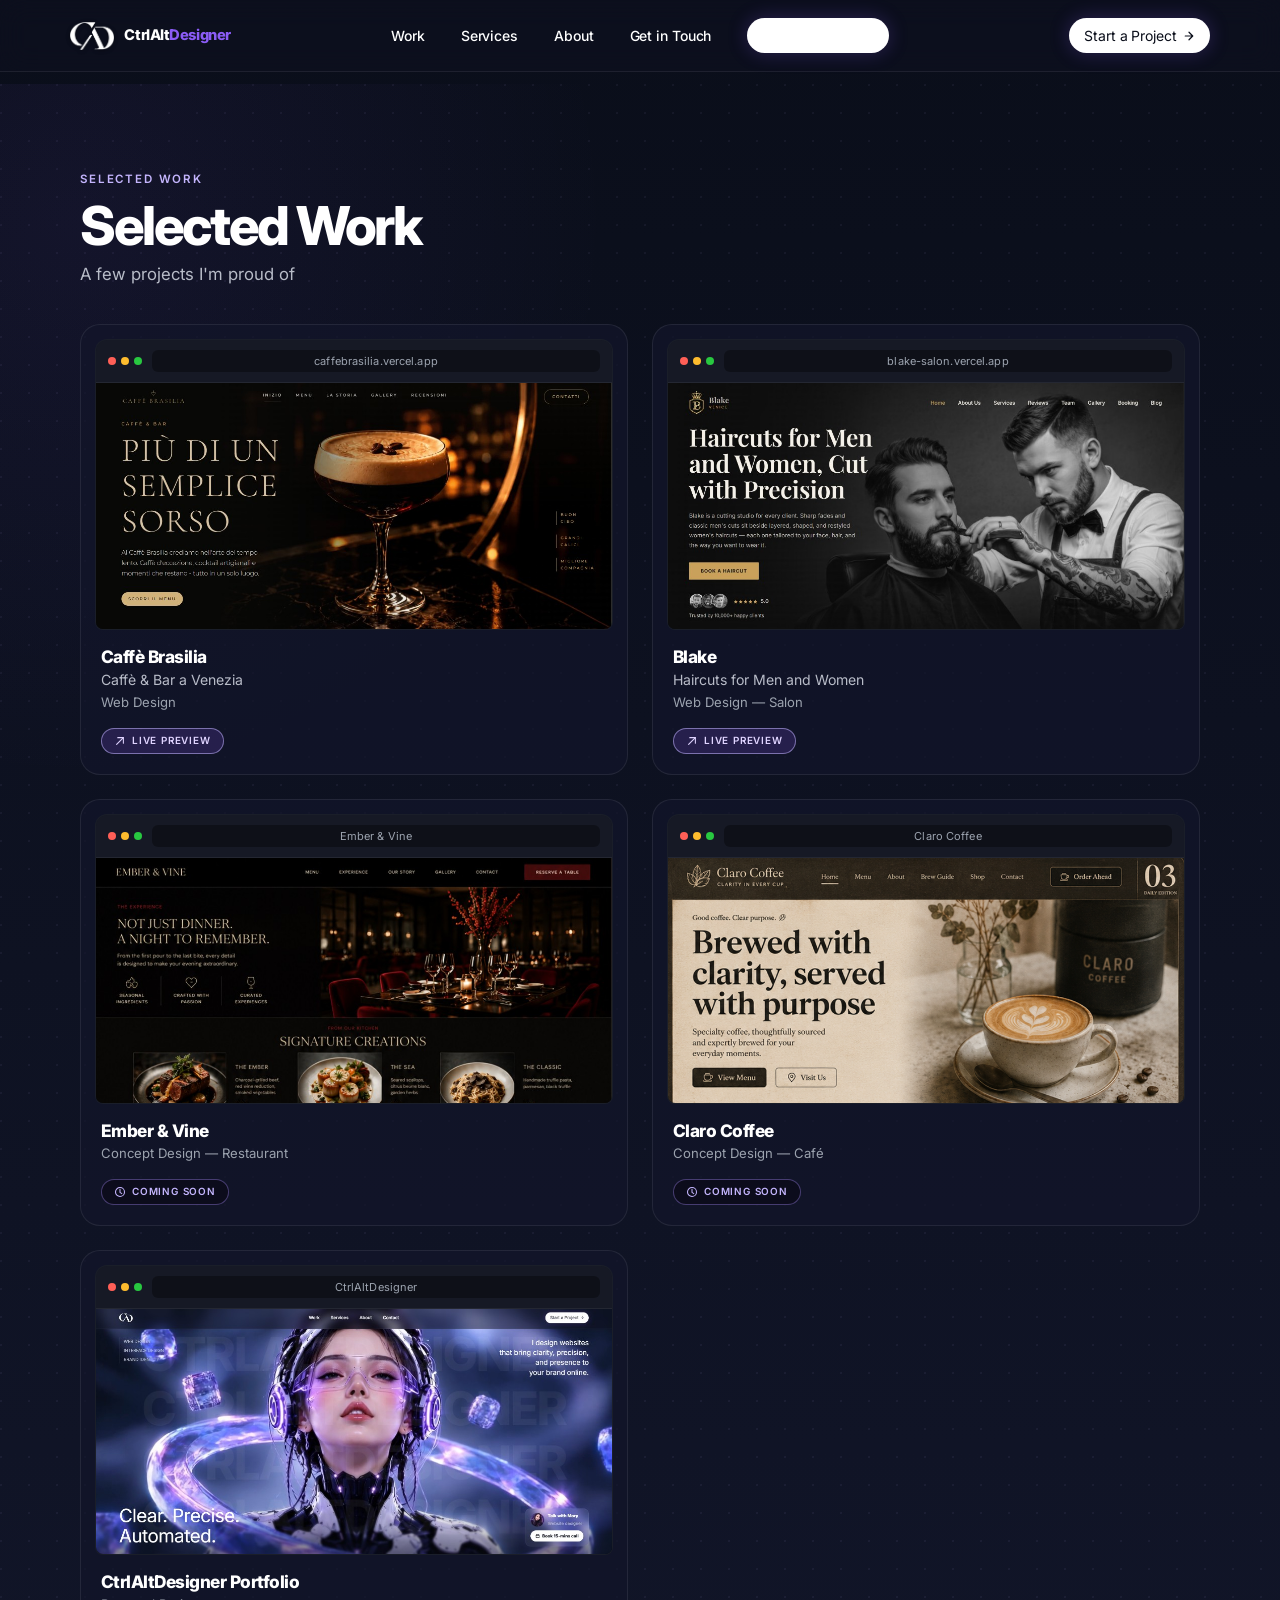
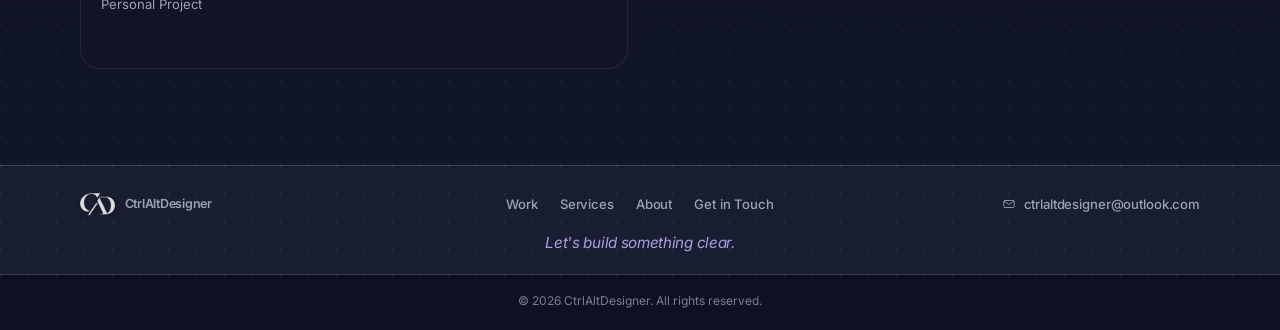
==== work.html @ bdfc56b2 "Fix the mobile header so the logo and CTA no longer overlap, and move Start a Project into the menu." ====
<!DOCTYPE html>
<html lang="en">
<head>
<meta charset="UTF-8" />
<meta name="viewport" content="width=device-width, initial-scale=1.0" />
<title>Work — CtrlAltDesigner</title>
<link rel="preconnect" href="https://fonts.googleapis.com" />
<link rel="preconnect" href="https://fonts.gstatic.com" crossorigin />
<link href="https://fonts.googleapis.com/css2?family=Inter:ital,wght@0,400;0,500;0,600;0,700;0,800;1,800&display=swap" rel="stylesheet" />
<link rel="stylesheet" href="style.css" />
</head>
<body>

<input type="checkbox" id="nav-toggle" class="nav-toggle" />

<header class="site-header">
  <div class="header-bar">
    <a class="logo" href="/">
      <img class="logo-mark" src="assets/logo-cd.png" alt="" />
      <span class="logo-word">CtrlAlt<span class="logo-designer">Designer</span></span>
    </a>

    <nav class="main-nav">
      <a href="/work">Work</a>
      <a href="/#services">Services</a>
      <a href="/#about">About</a>
      <a href="/#contact">Get in Touch</a>
      <a class="cta-button nav-cta" href="mailto:ctrlaltdesigner@outlook.com">
        Start a Project
        <svg viewBox="0 0 16 16" width="14" height="14" aria-hidden="true">
          <path d="M3 8h9M8 3l5 5-5 5" fill="none" stroke="currentColor" stroke-width="1.6" stroke-linecap="round" stroke-linejoin="round"/>
        </svg>
      </a>
    </nav>

    <div class="header-actions">
      <label class="nav-burger" for="nav-toggle" aria-label="Open menu">
        <span></span><span></span>
      </label>
      <a class="cta-button" href="mailto:ctrlaltdesigner@outlook.com">
        Start a Project
        <svg viewBox="0 0 16 16" width="14" height="14" aria-hidden="true">
          <path d="M3 8h9M8 3l5 5-5 5" fill="none" stroke="currentColor" stroke-width="1.6" stroke-linecap="round" stroke-linejoin="round"/>
        </svg>
      </a>
    </div>
  </div>
</header>

<main class="page-inner" id="top">
  <section class="band">
    <div class="wrap">
      <div class="section-head reveal">
        <p class="label">Selected Work</p>
        <h1 class="section-title">Selected Work</h1>
        <p class="section-lead">A few projects I'm proud of</p>
      </div>

      <div class="project-grid">
        <a class="project-card" href="https://caffebrasilia.vercel.app/" target="_blank" rel="noopener noreferrer">
          <div class="browser-frame">
            <div class="browser-chrome">
              <span class="browser-dots" aria-hidden="true"><i></i><i></i><i></i></span>
              <span class="browser-url">caffebrasilia.vercel.app</span>
            </div>
            <div class="browser-screen">
              <img src="assets/project-caffebrasilia.jpg" alt="Caffè Brasilia website" />
            </div>
          </div>
          <div class="project-card-meta">
            <div class="project-copy">
              <h3>Caffè Brasilia</h3>
              <p class="project-sub">Caffè & Bar a Venezia</p>
              <span class="project-cat">Web Design</span>
            </div>
            <div class="project-soon-slot">
              <span class="project-soon project-live">
                <svg viewBox="0 0 16 16" width="12" height="12" aria-hidden="true">
                  <path d="M5 3.5h7.5V11" fill="none" stroke="currentColor" stroke-width="1.4" stroke-linecap="round" stroke-linejoin="round"/>
                  <path d="M12.5 3.5 3.5 12.5" fill="none" stroke="currentColor" stroke-width="1.4" stroke-linecap="round"/>
                </svg>
                Live preview
              </span>
            </div>
          </div>
        </a>
        <a class="project-card" href="https://blake-salon.vercel.app/" target="_blank" rel="noopener noreferrer">
          <div class="browser-frame">
            <div class="browser-chrome">
              <span class="browser-dots" aria-hidden="true"><i></i><i></i><i></i></span>
              <span class="browser-url">blake-salon.vercel.app</span>
            </div>
            <div class="browser-screen">
              <img src="assets/project-blake.png" alt="Blake salon website" />
            </div>
          </div>
          <div class="project-card-meta">
            <div class="project-copy">
              <h3>Blake</h3>
              <p class="project-sub">Haircuts for Men and Women</p>
              <span class="project-cat">Web Design — Salon</span>
            </div>
            <div class="project-soon-slot">
              <span class="project-soon project-live">
                <svg viewBox="0 0 16 16" width="12" height="12" aria-hidden="true">
                  <path d="M5 3.5h7.5V11" fill="none" stroke="currentColor" stroke-width="1.4" stroke-linecap="round" stroke-linejoin="round"/>
                  <path d="M12.5 3.5 3.5 12.5" fill="none" stroke="currentColor" stroke-width="1.4" stroke-linecap="round"/>
                </svg>
                Live preview
              </span>
            </div>
          </div>
        </a>
        <article class="project-card project-card--soon">
          <div class="browser-frame">
            <div class="browser-chrome">
              <span class="browser-dots" aria-hidden="true"><i></i><i></i><i></i></span>
              <span class="browser-url">Ember & Vine</span>
            </div>
            <div class="browser-screen">
              <img src="assets/project-embervine.png" alt="Ember & Vine restaurant concept design" />
            </div>
          </div>
          <div class="project-card-meta">
            <div class="project-copy">
              <h3>Ember &amp; Vine</h3>
              <span class="project-cat">Concept Design — Restaurant</span>
            </div>
            <div class="project-soon-slot">
              <span class="project-soon">
                <svg viewBox="0 0 16 16" width="12" height="12" aria-hidden="true">
                  <circle cx="8" cy="8" r="6" fill="none" stroke="currentColor" stroke-width="1.4"/>
                  <path d="M8 4.5v4l2.4 1.6" fill="none" stroke="currentColor" stroke-width="1.4" stroke-linecap="round" stroke-linejoin="round"/>
                </svg>
                Coming soon
              </span>
            </div>
          </div>
        </article>
        <article class="project-card project-card--soon">
          <div class="browser-frame">
            <div class="browser-chrome">
              <span class="browser-dots" aria-hidden="true"><i></i><i></i><i></i></span>
              <span class="browser-url">Claro Coffee</span>
            </div>
            <div class="browser-screen">
              <img src="assets/project-claro.png" alt="Claro Coffee café concept design" />
            </div>
          </div>
          <div class="project-card-meta">
            <div class="project-copy">
              <h3>Claro Coffee</h3>
              <span class="project-cat">Concept Design — Café</span>
            </div>
            <div class="project-soon-slot">
              <span class="project-soon">
                <svg viewBox="0 0 16 16" width="12" height="12" aria-hidden="true">
                  <circle cx="8" cy="8" r="6" fill="none" stroke="currentColor" stroke-width="1.4"/>
                  <path d="M8 4.5v4l2.4 1.6" fill="none" stroke="currentColor" stroke-width="1.4" stroke-linecap="round" stroke-linejoin="round"/>
                </svg>
                Coming soon
              </span>
            </div>
          </div>
        </article>
        <article class="project-card project-card--soon">
          <div class="browser-frame">
            <div class="browser-chrome">
              <span class="browser-dots" aria-hidden="true"><i></i><i></i><i></i></span>
              <span class="browser-url">CtrlAltDesigner</span>
            </div>
            <div class="browser-screen">
              <img src="assets/project-portfolio.jpg" alt="CtrlAltDesigner portfolio website" />
            </div>
          </div>
          <div class="project-card-meta">
            <div class="project-copy">
              <h3>CtrlAltDesigner Portfolio</h3>
              <span class="project-cat">Personal Project</span>
            </div>
            <div class="project-soon-slot" aria-hidden="true"></div>
          </div>
        </article>
      </div>
    </div>
  </section>
</main>

<footer class="site-footer">
  <div class="footer-bar">
    <div class="wrap footer-top">
      <a class="footer-brand" href="/">
        <img class="logo-mark" src="assets/logo-cd.png" alt="" />
        <span>CtrlAltDesigner</span>
      </a>
      <nav class="footer-nav" aria-label="Footer">
        <a href="/work">Work</a>
        <a href="/#services">Services</a>
        <a href="/#about">About</a>
        <a href="/#contact">Get in Touch</a>
      </nav>
      <a class="footer-email" href="mailto:ctrlaltdesigner@outlook.com">
        <svg viewBox="0 0 24 24" width="14" height="14" fill="none" aria-hidden="true">
          <rect x="3" y="6" width="18" height="12" rx="2" stroke="currentColor" stroke-width="1.5"/>
          <path d="M4 7.5 12 13l8-5.5" stroke="currentColor" stroke-width="1.5" stroke-linecap="round" stroke-linejoin="round"/>
        </svg>
        ctrlaltdesigner@outlook.com
      </a>
    </div>
    <p class="footer-kicker">Let's build something clear.</p>
  </div>
  <div class="footer-copy-bar">
    <p class="footer-copy">© 2026 CtrlAltDesigner. All rights reserved.</p>
  </div>
</footer>

<script src="script.js"></script>
</body>
</html>
---- style.css ----
﻿:root {
  --bg-primary: #0A0E1A;
  --bg-secondary: #12162A;
  --header-bg: rgba(15, 17, 32, 0.5);
  --header-h: 72px;
  --text-primary: #FFFFFF;
  --text-secondary: #B8BCC8;
  --text-muted: #9CA3AF;
  --accent: #8B7FE8;
  --accent-light: #A78BFA;
  --accent-deep: #6D5FD8;
  --lavender: #C4B5FD;
  --lavender-light: #E0D4FF;
  --cta-bg: #FFFFFF;
  --cta-text: #0A0E1A;
  --card-bg: rgba(255, 255, 255, 0.08);
  --card-border: rgba(255, 255, 255, 0.08);
  --header-blur: blur(14px);
  --card-blur: blur(14px);
  --suit: #0D0D0F;
  --suit-panel: #E8E8E8;
  --hero-pad-x: clamp(24px, 5.5vw, 80px);
  --hero-word-pad-x: max(12px, 1.2vw);
  --color-text-heading: var(--text-primary);
  --color-text-dim: #3a3a3a;
}

html {
  scroll-behavior: smooth;
  scroll-padding-top: var(--header-h);
  overflow-x: hidden;
}

* { box-sizing: border-box; }

body {
  margin: 0;
  font-family: Inter, sans-serif;
  font-weight: 400;
  background: linear-gradient(180deg, var(--bg-primary) 0%, var(--bg-secondary) 100%);
  color: var(--text-primary);
}

a { color: inherit; }

h1, h2,
.section-title,
.project-card h3,
.service-block h3,
.services-heading,
.book-button,
.contact-name {
  font-weight: 800;
}

/* ---------- Header ---------- */

.nav-toggle {
  position: absolute;
  opacity: 0;
  pointer-events: none;
}

.site-header {
  position: fixed;
  top: 0;
  left: 0;
  right: 0;
  z-index: 60;
  height: var(--header-h);
  min-height: var(--header-h);
  display: flex;
  align-items: center;
  padding: 20px var(--hero-pad-x);
  background: var(--header-bg);
  border-bottom: 1px solid rgba(255, 255, 255, 0.08);
  backdrop-filter: var(--header-blur);
  -webkit-backdrop-filter: var(--header-blur);
  animation: fadeSlideDown 0.6s ease both;
}

.header-bar {
  position: relative;
  width: 100%;
  display: grid;
  grid-template-columns: 1fr auto 1fr;
  align-items: center;
  gap: 20px;
}

.logo {
  display: flex;
  align-items: center;
  gap: 10px;
  color: var(--text-primary);
  text-decoration: none;
  min-width: 0;
  justify-self: start;
}

.logo-mark {
  height: 28px;
  width: auto;
  flex-shrink: 0;
  display: block;
  filter: drop-shadow(0 1px 2px rgba(0, 0, 0, 0.45));
}

.logo-word {
  font-size: 0.92rem;
  font-weight: 800;
  letter-spacing: -0.03em;
  line-height: 1;
  white-space: nowrap;
  color: var(--text-primary);
}

.logo-designer {
  color: #8B5CF6;
}

.main-nav {
  display: flex;
  align-items: center;
  gap: 36px;
  justify-self: center;
}

.main-nav a {
  position: relative;
  color: var(--text-primary);
  text-decoration: none;
  font-size: 14px;
  font-weight: 500;
  letter-spacing: -0.1px;
  line-height: 1.5;
  transition: color 0.2s ease;
}

.main-nav a::after {
  content: "";
  position: absolute;
  left: 0;
  bottom: 0;
  width: 100%;
  height: 1px;
  background: var(--accent-light);
  transform: scaleX(0);
  transform-origin: left;
  transition: transform 0.2s ease;
}

.main-nav a:hover,
.main-nav a:focus-visible {
  color: var(--accent-light);
  opacity: 1;
}

.main-nav a:hover::after,
.main-nav a:focus-visible::after {
  transform: scaleX(1);
}

.main-nav sup {
  font-size: 0.65em;
  margin-left: 2px;
  color: var(--text-secondary);
  font-weight: 500;
}

.header-actions {
  display: flex;
  align-items: center;
  justify-content: flex-end;
  gap: 8px;
  justify-self: end;
}

.nav-burger {
  display: none;
  width: 42px;
  height: 42px;
  place-content: center;
  gap: 6px;
  border-radius: 50%;
  cursor: pointer;
}

.nav-burger span {
  display: block;
  width: 18px;
  height: 2px;
  background: var(--text-primary);
  transition: transform 0.2s ease;
}

.nav-cta {
  display: none;
}

.cta-button {
  display: inline-flex;
  align-items: center;
  gap: 6px;
  padding: 6px 14px;
  border: 1px solid rgba(255, 255, 255, 0.15);
  border-radius: 999px;
  background: var(--cta-bg);
  color: var(--cta-text);
  text-decoration: none;
  font-family: inherit;
  font-size: 14px;
  font-weight: 400;
  letter-spacing: -0.1px;
  line-height: 1.5;
  white-space: nowrap;
  cursor: pointer;
  box-shadow: 0 0 20px rgba(139, 92, 246, 0.25);
  transition: opacity 0.4s ease, transform 0.2s ease, box-shadow 0.2s ease;
}

.cta-button svg {
  width: 12px;
  height: 12px;
}

.cta-button:hover,
.cta-button:focus-visible {
  transform: translateY(-1px);
  box-shadow: 0 0 28px rgba(139, 92, 246, 0.4);
}

/* ---------- Hero ---------- */

.hero {
  position: relative;
  height: 100vh;
  height: 100dvh;
  overflow: hidden;
  display: flex;
  flex-direction: column;
  background: linear-gradient(165deg, #0a0916 0%, #1c1436 50%, #0a0916 100%);
  padding: 0;
  margin: 0;
  --hero-word-size: 9.8vw;
  --hero-word-tracking: -0.02em;
  --hero-line: calc(var(--hero-word-size) * 1.02);
  --type-rise-duration: 0.8s;
  --marquee-duration: 36s;
}

.hero::after {
  content: "";
  position: absolute;
  left: 0;
  right: 0;
  bottom: 0;
  height: 180px;
  z-index: 3;
  pointer-events: none;
  background: linear-gradient(
    to bottom,
    transparent 0%,
    rgb(10 9 22 / 0.18) 32%,
    rgb(10 9 22 / 0.62) 68%,
    #0a0916 100%
  );
}

.hero-stage {
  position: absolute;
  top: 0;
  left: 0;
  right: 0;
  bottom: 0;
  z-index: 0;
  isolation: isolate;
  overflow: hidden;
  pointer-events: none;
}

/* marquee sits above the portrait, masked off the figure — original working setup */
.hero-marquee {
  position: absolute;
  inset: 0;
  z-index: 1;
  opacity: 1;
  visibility: hidden;
  display: none;
  overflow: hidden;
  pointer-events: none;
  user-select: none;
  max-width: 100%;
  -webkit-mask-image: radial-gradient(
    ellipse 42% 58% at 50% 44%,
    transparent 0%,
    transparent 52%,
    #000 78%
  );
  mask-image: radial-gradient(
    ellipse 42% 58% at 50% 44%,
    transparent 0%,
    transparent 52%,
    #000 78%
  );
}

.hero-portrait {
  position: absolute;
  inset: 0;
  z-index: 0;
  display: block;
  visibility: visible;
  opacity: 1;
  width: 100%;
  height: 100%;
  object-fit: cover;
  object-position: center center;
  background: transparent;
}

.hero-depth-fade {
  position: absolute;
  left: 0;
  right: 0;
  bottom: 0;
  height: calc(var(--hero-line) + 28px);
  z-index: 4;
  pointer-events: none;
  background: linear-gradient(
    to top,
    rgb(10 9 22 / 0.72) 0%,
    rgb(10 9 22 / 0.28) 42%,
    transparent 100%
  );
  backdrop-filter: blur(3px);
  -webkit-backdrop-filter: blur(3px);
  -webkit-mask-image: linear-gradient(to top, #000 35%, transparent 100%);
  mask-image: linear-gradient(to top, #000 35%, transparent 100%);
}

.hero-marquee-track {
  display: flex;
  flex-direction: column;
  width: 100%;
  max-width: 100%;
  overflow: hidden;
  animation: marqueeUp var(--marquee-duration) linear infinite;
}

.hero-marquee-group {
  display: flex;
  flex-direction: column;
  width: 100%;
  overflow: hidden;
}

.hero-marquee-group span {
  display: block;
  width: 100%;
  padding: 0.12em 0;
  font-size: clamp(4.5rem, 12vw, 9.5rem);
  font-weight: 800;
  line-height: 0.92;
  letter-spacing: -0.04em;
  text-transform: uppercase;
  text-align: center;
  white-space: nowrap;
  color: rgb(255 255 255 / 0.18);
}

.sr-only {
  position: absolute;
  width: 1px;
  height: 1px;
  padding: 0;
  margin: -1px;
  overflow: hidden;
  clip: rect(0, 0, 0, 0);
  white-space: nowrap;
  border: 0;
}

.hero-ui {
  position: absolute;
  inset: 0;
  z-index: 4;
  display: flex;
  flex-direction: column;
  justify-content: space-between;
  padding: calc(var(--header-h) + 28px) var(--hero-pad-x) 36px;
  box-sizing: border-box;
  pointer-events: none;
}

.hero-ui-top,
.hero-bottom,
.hero-ui .contact-card,
.hero-ui a {
  pointer-events: auto;
}

.hero-ui-top {
  display: flex;
  align-items: flex-start;
  justify-content: space-between;
  gap: 24px;
}

.hero-tags {
  list-style: none;
  margin: 0;
  padding: 2px 0 2px 14px;
  display: flex;
  flex-direction: column;
  gap: 8px;
  border-left: 1px solid rgba(255, 255, 255, 0.35);
  animation: popIn 0.55s cubic-bezier(0.34, 1.56, 0.64, 1) both;
  animation-delay: 1.1s;
}

.hero-tags li {
  margin: 0;
  font-size: 14px;
  font-weight: 400;
  letter-spacing: -0.1px;
  line-height: 1.5;
  text-transform: uppercase;
  color: var(--text-secondary);
}

.hero-blurb {
  margin: 0;
  max-width: 28ch;
  font-size: 23px;
  font-weight: 400;
  line-height: 1.4;
  letter-spacing: -0.01em;
  color: var(--text-primary);
  text-align: right;
  animation: popIn 0.55s cubic-bezier(0.34, 1.56, 0.64, 1) both;
  animation-delay: 1.35s;
}

.hero-bottom {
  display: flex;
  align-items: flex-end;
  justify-content: space-between;
  gap: 24px;
}

.hero-heading {
  margin: 0;
  max-width: 11ch;
  font-size: clamp(2.25rem, 4.2vw, 3.75rem);
  font-weight: 400;
  line-height: 1.1;
  letter-spacing: -0.02em;
  color: var(--text-primary);
  animation: popIn 0.55s cubic-bezier(0.34, 1.56, 0.64, 1) both;
  animation-delay: 0.9s;
}

.contact-card {
  padding: 14px 16px;
  border-radius: 16px;
  background: var(--card-bg);
  border: 1px solid var(--card-border);
  backdrop-filter: var(--card-blur);
  -webkit-backdrop-filter: var(--card-blur);
  box-shadow:
    0 0 28px rgb(139 127 232 / 0.22),
    0 8px 24px rgb(10 14 26 / 0.35);
  position: relative;
  right: auto;
  bottom: auto;
  z-index: 4;
  display: flex;
  flex-direction: column;
  align-items: stretch;
  gap: 12px;
  width: max-content;
  max-width: 100%;
  animation: popIn 0.5s cubic-bezier(0.34, 1.56, 0.64, 1) both;
  animation-delay: 1.7s;
}

.contact-card-top {
  display: flex;
  align-items: center;
  gap: 12px;
}

.contact-card-top > div {
  display: flex;
  flex-direction: column;
  gap: 6px;
}

.contact-avatar {
  width: 44px;
  height: 44px;
  flex-shrink: 0;
  border-radius: 50%;
}

.mary-avatar {
  position: relative;
  overflow: visible;
  animation: maryFloat 4.5s ease-in-out infinite;
}

.mary-avatar-crop {
  position: absolute;
  inset: 0;
  display: block;
  overflow: hidden;
  border-radius: 50%;
  z-index: 1;
  background:
    radial-gradient(ellipse 80% 70% at 42% 36%, rgb(139 92 246 / 0.4), transparent 58%),
    linear-gradient(165deg, #12162A 0%, #0B0E1A 58%, rgb(139 92 246 / 0.2) 100%);
}

.mary-avatar::before {
  content: "";
  position: absolute;
  inset: -1px;
  border-radius: inherit;
  z-index: 2;
  pointer-events: none;
  border: 1.5px solid rgb(196 181 253 / 0.9);
  box-shadow:
    0 0 5px rgb(196 181 253 / 0.55),
    0 0 10px rgb(139 92 246 / 0.4);
  animation: glowPulse 4s ease-in-out infinite;
}

.mary-avatar img {
  position: relative;
  z-index: 1;
  display: block;
  width: 160%;
  height: 160%;
  max-width: none;
  left: -8%;
  top: -12%;
  object-fit: cover;
  object-position: 52% 6%;
  transform: scaleX(-1);
  border-radius: 0;
  pointer-events: none;
}

.contact-avatar.mary-avatar {
  border: none;
  box-shadow:
    0 0 6px rgb(167 139 250 / 0.45),
    0 0 12px rgb(139 92 246 / 0.22);
}

.contact-name {
  margin: 0;
  font-size: 0.85rem;
  line-height: 1.3;
}

.contact-role {
  margin: 0;
  font-size: 0.85rem;
  font-weight: 400;
  color: var(--text-secondary);
  line-height: 1.4;
}

.book-button {
  display: inline-flex;
  align-items: center;
  justify-content: center;
  gap: 8px;
  width: 100%;
  padding: 10px 16px;
  border-radius: 999px;
  background: var(--cta-bg);
  color: var(--cta-text);
  text-decoration: none;
  font-size: 0.85rem;
  font-weight: 800;
  box-sizing: border-box;
  transition: transform 0.2s ease, box-shadow 0.2s ease;
}

.book-button svg {
  width: 14px;
  height: 14px;
}

.book-button:hover,
.book-button:focus-visible {
  transform: translateY(-1px);
  box-shadow: 0 8px 24px color-mix(in srgb, var(--accent) 40%, transparent);
}

/* ---------- Page sections ---------- */

.wrap {
  width: min(1120px, calc(100% - 2 * max(24px, var(--hero-word-pad-x))));
  margin-inline: auto;
}

.band {
  position: relative;
  isolation: isolate;
  padding: 88px 0 96px;
}

.band--alt {
  background: rgba(255, 255, 255, 0.025);
}

.band::before,
.band::after {
  content: "";
  position: absolute;
  inset: 0;
  z-index: 0;
  pointer-events: none;
}

/* Soft violet wash — ~7% opacity, one corner */
.band::before {
  background: radial-gradient(
    ellipse 72% 58% at 6% 8%,
    rgb(139 92 246 / 0.07),
    transparent 58%
  );
}

.band--alt::before {
  background: radial-gradient(
    ellipse 72% 58% at 94% 92%,
    rgb(167 139 250 / 0.08),
    transparent 58%
  );
}

#contact::before {
  background: radial-gradient(
    ellipse 70% 56% at 8% 88%,
    rgb(139 92 246 / 0.07),
    transparent 58%
  );
}

.hero-continue {
  position: relative;
  isolation: isolate;
  overflow: hidden;
  background: linear-gradient(
    165deg,
    #0a0916 0%,
    #1c1436 18%,
    #0a0916 40%,
    #1c1436 62%,
    #0a0916 82%,
    #1c1436 94%,
    #0a0916 100%
  );
}

.hero-continue::after {
  content: "";
  position: absolute;
  inset: 0;
  z-index: 0;
  pointer-events: none;
  background-image: radial-gradient(
    circle at 1px 1px,
    rgb(196 181 253 / 0.07) 1px,
    transparent 1.2px
  );
  background-size: 28px 28px;
}

.hero-continue-glow {
  position: absolute;
  z-index: 0;
  width: min(720px, 80vw);
  height: min(720px, 80vw);
  border-radius: 50%;
  pointer-events: none;
  filter: blur(80px);
  opacity: 0.26;
}

.hero-continue-glow--tr {
  top: 4%;
  right: -12%;
  background: #8b5cf6;
}

.hero-continue-glow--ml {
  top: 38%;
  left: -16%;
  background: #c4b5fd;
}

.hero-continue-glow--mr {
  top: 62%;
  right: -14%;
  background: #8b5cf6;
}

.hero-continue-glow--bl {
  bottom: -6%;
  left: -12%;
  background: #c4b5fd;
}

.marquee {
  position: relative;
  z-index: 1;
  overflow: hidden;
  width: 100%;
  padding: 30px 0;
  background: none;
}

.marquee-track {
  display: flex;
  align-items: center;
  width: max-content;
  white-space: nowrap;
  will-change: transform;
  animation: marquee-scroll 20s linear infinite;
}

.marquee-track .item {
  font-family: Inter, sans-serif;
  font-weight: 800;
  font-size: clamp(22px, 3vw, 38px);
  letter-spacing: -0.04em;
  line-height: 1;
  color: var(--text-primary);
  padding: 0 20px;
}

.marquee-track .sep {
  font-family: Inter, sans-serif;
  font-weight: 800;
  font-size: clamp(18px, 2vw, 28px);
  line-height: 1;
  color: #8B5CF6;
  padding: 0 10px;
}

@keyframes marquee-scroll {
  from { transform: translateX(-50%); }
  to   { transform: translateX(0); }
}

.hero-continue > .band {
  position: relative;
  z-index: 1;
  background: transparent;
}

.hero-continue > .band::before,
.hero-continue > .band::after {
  content: none;
  background: none;
  background-image: none;
}

/* Barely-visible dot texture */
.band::after {
  background-image: radial-gradient(
    circle at 1px 1px,
    rgb(196 181 253 / 0.06) 1px,
    transparent 1.2px
  );
  background-size: 28px 28px;
}

.band > * {
  position: relative;
  z-index: 1;
}

.section-head {
  margin-bottom: 40px;
}

.section-title {
  margin: 0 0 10px;
  font-size: clamp(2rem, 4.6vw, 3.35rem);
  letter-spacing: -0.045em;
  line-height: 1.05;
  color: var(--text-primary);
}

.section-lead {
  margin: 0;
  color: var(--text-secondary);
  font-size: 1.05rem;
  font-weight: 400;
}

.project-grid {
  display: grid;
  grid-template-columns: 1fr 1fr;
  gap: 24px;
  align-items: stretch;
}

.project-card {
  display: flex;
  flex-direction: column;
  height: 100%;
  overflow: hidden;
  text-decoration: none;
  color: inherit;
  padding: 14px 14px 18px;
  border-radius: 20px;
  background: rgba(18, 22, 42, 0.72);
  border: 1px solid var(--card-border);
  transition: transform 0.35s ease, box-shadow 0.35s ease, border-color 0.35s ease;
}

.project-card:hover,
.project-card:focus-visible {
  transform: translateY(-4px);
  border-color: color-mix(in srgb, var(--accent) 55%, var(--card-border));
  box-shadow:
    0 0 32px rgb(139 127 232 / 0.28),
    0 16px 40px rgb(10 14 26 / 0.45);
}

.browser-frame {
  overflow: hidden;
  border-radius: 12px 12px 8px 8px;
  background: #0c101c;
  border: 1px solid rgba(255, 255, 255, 0.06);
}

.browser-chrome {
  display: flex;
  align-items: center;
  gap: 10px;
  padding: 10px 12px;
  background: rgba(255, 255, 255, 0.04);
  border-bottom: 1px solid rgba(255, 255, 255, 0.06);
}

.browser-dots {
  display: flex;
  gap: 5px;
  flex-shrink: 0;
}

.browser-dots i {
  display: block;
  width: 8px;
  height: 8px;
  border-radius: 50%;
}

.browser-dots i:nth-child(1) { background: #ff5f57; }
.browser-dots i:nth-child(2) { background: #febc2e; }
.browser-dots i:nth-child(3) { background: #28c840; }

.browser-url {
  flex: 1;
  min-width: 0;
  padding: 4px 12px;
  border-radius: 6px;
  background: rgba(0, 0, 0, 0.35);
  font-size: 11px;
  font-weight: 400;
  letter-spacing: 0.01em;
  color: var(--text-muted);
  text-align: center;
  white-space: nowrap;
  overflow: hidden;
  text-overflow: ellipsis;
}

.browser-screen {
  aspect-ratio: 1024 / 487;
  background: #0c101c;
  overflow: hidden;
  line-height: 0;
}

.browser-screen img,
.project-card .browser-screen img,
.project-card > img {
  display: block;
  width: 100%;
  height: 100%;
  object-fit: cover;
  object-position: left top;
}

.project-card--soon {
  cursor: default;
}

.project-card-meta {
  display: flex;
  flex-direction: column;
  justify-content: space-between;
  flex: 1;
  padding: 16px 6px 2px;
}

.project-copy {
  min-height: 0;
}

.project-soon-slot {
  display: flex;
  align-items: center;
  min-height: 1.7rem;
  margin-top: 8px;
}

.project-card h3 {
  margin: 0 0 4px;
  font-size: 1.08rem;
  letter-spacing: -0.03em;
}

.project-sub {
  margin: 0 0 6px;
  font-size: 0.88rem;
  font-weight: 400;
  color: var(--text-secondary);
}

.project-cat {
  display: block;
  font-size: 0.82rem;
  font-weight: 400;
  color: var(--text-muted);
}

.project-soon {
  display: inline-flex;
  align-items: center;
  align-self: flex-start;
  width: auto;
  max-width: max-content;
  gap: 6px;
  margin-top: 10px;
  padding: 6px 12px;
  border-radius: 999px;
  font-size: 0.62rem;
  font-weight: 600;
  letter-spacing: 0.08em;
  text-transform: uppercase;
  line-height: 1;
  color: var(--lavender);
  background: rgb(12 10 24 / 0.72);
  border: 1px solid rgb(167 139 250 / 0.38);
  pointer-events: none;
}

.project-soon svg {
  width: 12px;
  height: 12px;
  flex-shrink: 0;
}

.project-live {
  color: var(--lavender-light);
  border-color: rgb(196 181 253 / 0.55);
  background: rgb(139 92 246 / 0.18);
}

.service-row {
  display: grid;
  grid-template-columns: repeat(6, 1fr);
  column-gap: 28px;
  row-gap: 28px;
  margin: 0;
  padding: 0;
  align-items: stretch;
}

.services-stage {
  margin: 44px 0 36px;
  padding: 52px 32px 60px;
  border-radius: 40px;
  background:
    radial-gradient(ellipse 80% 70% at 50% 40%, rgb(139 92 246 / 0.12), transparent 62%),
    rgba(10, 12, 28, 0.62);
  border: 1px solid rgb(167 139 250 / 0.28);
  box-shadow:
    0 0 0 1px rgb(139 92 246 / 0.1) inset,
    0 0 56px rgb(139 92 246 / 0.2),
    0 24px 56px rgb(10 14 26 / 0.45);
  backdrop-filter: blur(18px);
  -webkit-backdrop-filter: blur(18px);
}

.service-block {
  --lift: 0px;
  display: flex;
  flex-direction: column;
  align-items: flex-start;
  grid-column: span 2;
  padding: 26px 24px 28px;
  border-radius: 36px;
  text-decoration: none;
  color: inherit;
  background:
    linear-gradient(165deg, rgb(72 58 130 / 0.28), rgb(16 18 36 / 0.78));
  border: 2px solid rgb(167 139 250 / 0.72);
  backdrop-filter: var(--card-blur);
  -webkit-backdrop-filter: var(--card-blur);
  box-shadow:
    0 0 0 1px rgb(224 212 255 / 0.18) inset,
    0 0 22px rgb(139 92 246 / 0.5),
    0 0 42px rgb(139 92 246 / 0.22);
  transform: translateY(var(--lift));
  transition: transform 0.3s ease, box-shadow 0.3s ease;
}

.service-block:hover,
.service-block:focus-visible {
  transform: translateY(calc(var(--lift) - 6px));
  box-shadow:
    0 0 0 1px rgb(224 212 255 / 0.28) inset,
    0 0 28px rgb(139 92 246 / 0.65),
    0 0 52px rgb(139 92 246 / 0.28);
}

.service-row .service-block:nth-child(1) { grid-column: 1 / 3; --lift: 0px; }
.service-row .service-block:nth-child(2) { grid-column: 3 / 5; --lift: 0px; }
.service-row .service-block:nth-child(3) { grid-column: 5 / 7; --lift: 0px; }
.service-row .service-block:nth-child(4) { grid-column: 2 / 4; --lift: 0px; }
.service-row .service-block:nth-child(5) { grid-column: 4 / 6; --lift: 0px; }

#services .services-stage,
#work .services-stage {
  margin: 44px 0 36px;
  padding: 0;
  border: 0;
  border-radius: 0;
  background: none;
  box-shadow: none;
  backdrop-filter: none;
  -webkit-backdrop-filter: none;
}

.work-head {
  text-align: center;
  width: 100%;
  max-width: none;
  margin: 0 0 8px;
}

.work-head .section-lead {
  max-width: 640px;
  margin-inline: auto;
  font-size: 1.05rem;
  line-height: 1.65;
  color: var(--text-secondary);
}

.work-layout {
  display: flex;
  flex-direction: column;
  align-items: stretch;
  gap: clamp(28px, 3.6vw, 44px);
}

#work .process-grid {
  width: 100%;
  gap: 28px;
}

.work-num {
  display: inline-flex;
  align-items: center;
  justify-content: center;
  min-width: 52px;
  padding: 7px 12px 8px;
  margin: 0 0 16px;
  border-radius: 8px;
  font-size: 1.12rem;
  font-weight: 800;
  letter-spacing: -0.03em;
  line-height: 1;
  color: #fff;
  background: #111118;
}

.service-block:nth-child(even) .work-num {
  background: #8b5cf6;
}

.work-glow-thumb {
  display: block;
  width: 100%;
  aspect-ratio: 16 / 10;
  object-fit: cover;
  object-position: left top;
  margin: 0 0 14px;
  border-radius: 18px;
  background: #0c101c;
}

.service-block .project-soon {
  margin-top: 12px;
  width: auto;
  align-self: flex-start;
}

.services-intro {
  text-align: center;
  max-width: 820px;
  margin-inline: auto;
}

.services-heading {
  display: flex;
  flex-direction: column;
  align-items: center;
  gap: 0.18em;
  margin: 0 0 18px;
  font-size: clamp(2.15rem, 5.2vw, 4rem);
  letter-spacing: -0.05em;
  line-height: 1.05;
  color: var(--text-primary);
}

.services-heading-line {
  display: block;
}

.services-heading--left {
  align-items: flex-start;
}

.services-heading--inline {
  flex-direction: row;
  flex-wrap: wrap;
  align-items: center;
  gap: 0.16em 0.28em;
}

.heading-pill {
  display: inline-block;
  padding: 0.12em 0.48em 0.16em;
  border-radius: 999px;
  background: #8B5CF6;
  color: #fff;
  box-shadow:
    0 0 0 1px rgb(255 255 255 / 0.16) inset,
    0 0 40px rgb(139 92 246 / 0.45),
    0 10px 28px rgb(10 14 26 / 0.35);
}

.services-sub {
  margin: 0;
  color: var(--text-muted);
  font-size: 1.05rem;
  font-weight: 400;
  line-height: 1.5;
}

.services-cta-row {
  display: flex;
  justify-content: center;
}

.service-cta {
  display: inline-flex;
  align-items: center;
  justify-content: center;
  padding: 16px 36px;
  border-radius: 999px;
  background: #8B5CF6;
  color: #fff;
  text-decoration: none;
  font-size: 1.05rem;
  font-weight: 600;
  letter-spacing: -0.02em;
  box-shadow: 0 0 28px rgb(139 92 246 / 0.45);
  transition: transform 0.2s ease, box-shadow 0.2s ease, background 0.2s ease;
}

.service-cta:hover,
.service-cta:focus-visible {
  transform: translateY(-2px);
  background: #9D72F7;
  box-shadow: 0 0 40px rgb(139 92 246 / 0.58);
}

.service-icon {
  display: grid;
  place-content: center;
  width: 48px;
  height: 48px;
  margin-bottom: 16px;
  border-radius: 50%;
  color: #EDE9FE;
  background:
    radial-gradient(circle at 38% 32%, rgb(224 212 255 / 0.7), rgb(139 92 246 / 0.35) 42%, rgb(88 60 180 / 0.18) 72%);
  box-shadow:
    0 0 18px rgb(139 92 246 / 0.55),
    0 0 0 1px rgb(196 181 253 / 0.25);
}

.service-icon svg {
  width: 22px;
  height: 22px;
}

.service-block h3 {
  margin: 0 0 8px;
  font-size: 1.12rem;
  letter-spacing: -0.03em;
}

.service-block p {
  margin: 0;
  color: var(--text-secondary);
  font-size: 0.95rem;
  line-height: 1.55;
}

.about-layout {
  display: grid;
  grid-template-columns: minmax(0, 1fr) minmax(340px, 1.1fr);
  gap: clamp(20px, 3.2vw, 40px);
  align-items: stretch;
}

.about-copy-col {
  display: flex;
  flex-direction: column;
  justify-content: flex-start;
  max-width: 560px;
  text-align: left;
}

#about .services-heading {
  margin: 0 0 16px;
  font-size: clamp(2.25rem, 4.2vw, 3.5rem);
}

#work .work-head .services-heading {
  justify-content: center;
  margin: 0 0 14px;
  font-size: clamp(2.1rem, 4.4vw, 3.35rem);
}

#contact {
  overflow: visible;
  padding-bottom: 48px;
}

#contact .wrap {
  display: grid;
  align-items: start;
}

.about-bio {
  margin: 0;
}

.about-bio p {
  margin: 0 0 1.05em;
  color: var(--text-primary);
  font-size: 1.12rem;
  font-weight: 400;
  line-height: 1.5;
  letter-spacing: -0.01em;
}

.about-bio p:last-child {
  margin-bottom: 0;
}

.about-figure {
  position: relative;
  justify-self: stretch;
  align-self: stretch;
  width: min(100%, 560px);
  min-height: 0;
  overflow: hidden;
  border-radius: 20px;
  pointer-events: none;
  margin-left: -4%;
}

.about-figure::before {
  content: "";
  position: absolute;
  left: 8%;
  top: 10%;
  width: 70%;
  height: 70%;
  border-radius: 50%;
  background: rgb(139 92 246 / 0.26);
  filter: blur(90px);
  z-index: 0;
}

.about-figure img {
  position: absolute;
  inset: 0;
  z-index: 1;
  display: block;
  width: 100%;
  height: 100%;
  margin: 0;
  border-radius: 20px;
  object-fit: cover;
  object-position: center bottom;
  -webkit-mask-image: none;
  mask-image: none;
}

.process-head {
  max-width: 640px;
  margin-bottom: 0;
}

.how-layout {
  display: grid;
  grid-template-columns: minmax(240px, 0.88fr) minmax(0, 1.12fr);
  grid-template-areas:
    ". head"
    "figure cards";
  column-gap: clamp(12px, 3vw, 36px);
  row-gap: 24px;
  align-items: stretch;
}

.how-layout .process-head {
  grid-area: head;
}

.how-figure {
  grid-area: figure;
  position: relative;
  display: flex;
  align-items: stretch;
  align-self: stretch;
  min-height: 0;
  height: 100%;
  pointer-events: none;
}

.how-figure::before {
  content: "";
  position: absolute;
  left: -18%;
  top: 8%;
  width: 78%;
  height: 78%;
  border-radius: 50%;
  background: rgb(139 92 246 / 0.32);
  filter: blur(70px);
  z-index: 0;
}

.how-figure img {
  position: relative;
  z-index: 1;
  display: block;
  width: 100%;
  height: 100%;
  object-fit: cover;
  object-position: center top;
  filter:
    drop-shadow(0 0 18px rgb(139 92 246 / 0.28))
    drop-shadow(0 24px 40px rgb(10 8 24 / 0.55));
  -webkit-mask-image: linear-gradient(
    to bottom,
    transparent 0%,
    #000 5%,
    #000 92%,
    transparent 100%
  );
  mask-image: linear-gradient(
    to bottom,
    transparent 0%,
    #000 5%,
    #000 92%,
    transparent 100%
  );
}

.how-layout .process-grid {
  grid-area: cards;
}

.process-grid {
  display: grid;
  grid-template-columns: 1fr 1fr;
  gap: 24px;
  align-items: stretch;
}

.process-card {
  --lift: 0px;
  grid-column: auto;
  height: 100%;
}

#work .process-card {
  padding: 0 14px 18px;
  align-items: stretch;
}

#work .work-glow-thumb {
  display: block;
  width: calc(100% + 28px);
  max-width: none;
  height: auto;
  aspect-ratio: 16 / 9;
  object-fit: cover;
  object-position: left top;
  margin: 0 -14px 14px;
  border-radius: 34px 34px 0 0;
  background: #0c101c;
  flex-shrink: 0;
}

#work a[href*="blake-salon"] .work-glow-thumb {
  object-position: 8% 6%;
}

#work .process-card h3 {
  font-size: 1rem;
}

#work .process-card p {
  font-size: 0.88rem;
}

.about-teaser {
  display: grid;
  grid-template-columns: 0.9fr 1.1fr;
  gap: 56px;
  align-items: center;
}

.about-photo {
  position: relative;
  overflow: visible;
  border-radius: 20px;
  aspect-ratio: 4 / 5;
  background: var(--card-bg);
  border: 1px solid var(--card-border);
  box-shadow:
    0 0 28px rgb(139 127 232 / 0.22),
    0 8px 24px rgb(10 14 26 / 0.35);
}

.about-copy .section-kicker {
  margin: 0 0 16px;
  font-size: 11px;
  font-weight: 600;
  letter-spacing: 0.14em;
  text-transform: uppercase;
  color: var(--lavender);
}

.about-copy p {
  margin: 0 0 14px;
  color: var(--text-secondary);
  font-size: 1.05rem;
  line-height: 1.65;
}

.page-inner {
  padding-top: calc(var(--header-h) + 12px);
}

.text-link {
  display: inline-block;
  margin-top: 6px;
  color: var(--text-primary);
  font-size: 0.95rem;
  font-weight: 600;
  letter-spacing: -0.01em;
  text-decoration: none;
  border-bottom: 1px solid color-mix(in srgb, var(--accent) 75%, transparent);
  transition: opacity 0.3s ease, border-color 0.3s ease;
}

.text-link:hover,
.text-link:focus-visible {
  opacity: 0.7;
}

.touch-layout {
  display: grid;
  grid-template-columns: minmax(0, 0.92fr) minmax(0, 1.08fr);
  grid-template-areas:
    "head ."
    "body form";
  column-gap: clamp(28px, 5vw, 64px);
  row-gap: 0;
  align-items: start;
  overflow: visible;
}

.touch-heading {
  grid-area: head;
}

.touch-col {
  grid-area: body;
  display: flex;
  flex-direction: column;
  align-items: flex-start;
  align-self: start;
  min-width: 0;
}

.touch-figure {
  position: relative;
  display: flex;
  align-items: center;
  justify-content: flex-start;
  width: 100%;
  max-width: 100%;
  margin: 28px 0 0;
  overflow: visible;
  pointer-events: none;
}

.touch-figure::before {
  content: "";
  position: absolute;
  left: 18%;
  top: 8%;
  width: 70%;
  height: 84%;
  border-radius: 50%;
  background: rgb(139 92 246 / 0.3);
  filter: blur(72px);
  z-index: 0;
  pointer-events: none;
}

.touch-figure img {
  position: relative;
  z-index: 1;
  display: block;
  width: 100%;
  max-width: 420px;
  height: auto;
  object-fit: contain;
  object-position: left center;
  filter:
    drop-shadow(0 0 18px rgb(139 92 246 / 0.3))
    drop-shadow(0 22px 36px rgb(10 8 24 / 0.5));
  -webkit-mask-image: linear-gradient(to right, transparent 0%, #000 12%, #000 100%);
  mask-image: linear-gradient(to right, transparent 0%, #000 12%, #000 100%);
}

.touch-copy {
  position: relative;
  z-index: 1;
  width: 100%;
  max-width: 480px;
  text-align: left;
}

#contact .touch-heading {
  margin: 0 0 18px;
}

#contact .touch-heading .services-heading {
  margin: 0;
  font-size: clamp(2.15rem, 4.4vw, 3.5rem);
  line-height: 1;
}

.touch-kicker {
  margin: 0 0 12px;
  color: var(--lavender);
  font-size: 1.15rem;
  font-weight: 500;
  font-style: italic;
}

.touch-lead {
  margin: 0 0 28px;
  color: var(--text-secondary);
  font-size: 1.02rem;
  line-height: 1.6;
}

.touch-mail {
  display: inline-flex;
  align-items: center;
  gap: 10px;
  color: var(--text-primary);
  font-size: 0.98rem;
  font-weight: 500;
  letter-spacing: -0.02em;
  text-decoration: none;
}

.touch-mail:hover,
.touch-mail:focus-visible {
  color: var(--accent-light);
}

.touch-mail-icon {
  display: grid;
  place-content: center;
  width: 36px;
  height: 36px;
  border-radius: 50%;
  color: #ede9fe;
  background:
    radial-gradient(circle at 38% 32%, rgb(224 212 255 / 0.7), rgb(139 92 246 / 0.35) 42%, rgb(88 60 180 / 0.18) 72%);
  box-shadow: 0 0 14px rgb(139 92 246 / 0.45);
}

.touch-mail-icon svg {
  width: 16px;
  height: 16px;
}

.touch-form {
  grid-area: form;
  position: relative;
  z-index: 1;
  display: flex;
  flex-direction: column;
  align-items: stretch;
  align-self: start;
  margin-top: 0;
  padding-top: 0;
  gap: 18px;
}

.touch-fields {
  display: grid;
  grid-template-columns: 1fr 1fr;
  gap: 16px 18px;
}

.touch-field {
  display: flex;
  flex-direction: column;
  gap: 8px;
  min-width: 0;
}

.touch-field--full {
  grid-column: 1 / -1;
}

.touch-field span {
  color: var(--text-secondary);
  font-size: 0.88rem;
}

.touch-field input,
.touch-field textarea {
  width: 100%;
  padding: 12px 14px;
  border: 2px solid rgb(167 139 250 / 0.45);
  border-radius: 14px;
  background: rgb(16 18 36 / 0.55);
  color: var(--text-primary);
  font: inherit;
  font-size: 0.95rem;
  outline: none;
  box-shadow: 0 0 18px rgb(139 92 246 / 0.12);
  transition: border-color 0.2s ease, box-shadow 0.2s ease;
}

.touch-field textarea {
  min-height: 140px;
  resize: vertical;
}

.touch-field input:focus,
.touch-field textarea:focus {
  border-color: rgb(167 139 250 / 0.85);
  box-shadow: 0 0 22px rgb(139 92 246 / 0.35);
}

.touch-send {
  align-self: end;
  padding: 10px 28px;
  border: 0;
  border-radius: 999px;
  background: #8b5cf6;
  color: #fff;
  font: inherit;
  font-size: 0.95rem;
  font-weight: 600;
  cursor: pointer;
  box-shadow:
    0 0 0 1px rgb(255 255 255 / 0.16) inset,
    0 0 24px rgb(139 92 246 / 0.45);
}

.touch-send:hover,
.touch-send:focus-visible {
  transform: translateY(-1px);
}

.contact-email {
  color: var(--text-primary);
  font-size: clamp(1.15rem, 2.2vw, 1.55rem);
  font-weight: 600;
  letter-spacing: -0.04em;
  line-height: 1.3;
  text-decoration: none;
  border-bottom: 1px solid color-mix(in srgb, var(--accent) 55%, transparent);
  transition: color 0.2s ease, border-color 0.2s ease;
}

.contact-email:hover,
.contact-email:focus-visible {
  color: var(--accent-light);
  border-bottom-color: var(--accent-light);
}

.site-footer {
  position: relative;
  isolation: isolate;
  overflow: hidden;
  z-index: 1;
  padding: 0;
  border: none;
  border-top: none;
  box-shadow: none;
  background: transparent;
  color: var(--text-muted);
  font-size: 0.82rem;
  font-weight: 400;
}

.site-footer::before {
  content: "";
  position: absolute;
  left: 0;
  right: 0;
  top: 0;
  height: 1px;
  z-index: 2;
  pointer-events: none;
  background: rgb(196 181 253 / 0.22);
}

.footer-bar,
.footer-copy-bar {
  position: relative;
  z-index: 1;
  background-image: radial-gradient(
    circle at 1px 1px,
    rgb(196 181 253 / 0.08) 1px,
    transparent 1.2px
  );
  background-size: 28px 28px;
}

.footer-bar {
  padding: 28px 0 22px;
  background-color: rgb(255 255 255 / 0.035);
}

.footer-copy-bar {
  padding: 18px var(--hero-pad-x) 22px;
  background-color: rgb(8 7 18 / 0.28);
  border-top: 1px solid rgb(196 181 253 / 0.22);
}

.footer-top {
  display: grid;
  grid-template-columns: 1fr auto 1fr;
  align-items: center;
  gap: 16px 24px;
  margin-bottom: 0;
}

.footer-brand {
  display: flex;
  align-items: center;
  gap: 10px;
  justify-self: start;
  color: var(--text-muted);
  text-decoration: none;
  min-width: 0;
}

.footer-brand .logo-mark {
  height: 22px;
  filter: drop-shadow(none);
  opacity: 0.85;
}

.footer-brand span {
  font-size: 0.78rem;
  font-weight: 600;
  letter-spacing: -0.02em;
  white-space: nowrap;
}

.footer-nav {
  display: flex;
  align-items: center;
  gap: 22px;
  justify-self: center;
}

.footer-nav a,
.footer-email {
  color: var(--text-muted);
  text-decoration: none;
  font-size: 0.82rem;
  font-weight: 500;
  letter-spacing: -0.01em;
  transition: color 0.2s ease;
}

.footer-email {
  display: inline-flex;
  align-items: center;
  gap: 8px;
  justify-self: end;
}

.footer-email svg {
  flex-shrink: 0;
}

.footer-nav a:hover,
.footer-nav a:focus-visible,
.footer-email:hover,
.footer-email:focus-visible,
.footer-brand:hover,
.footer-brand:focus-visible {
  color: var(--lavender);
}

.footer-kicker {
  position: relative;
  z-index: 1;
  margin: 18px 0 0;
  padding: 0 var(--hero-pad-x);
  text-align: center;
  font-size: 0.95rem;
  font-weight: 400;
  font-style: italic;
  letter-spacing: -0.02em;
  color: var(--lavender);
  opacity: 0.85;
}

.footer-copy {
  margin: 0;
  text-align: center;
  font-size: 0.75rem;
  font-weight: 400;
  color: var(--text-muted);
  opacity: 0.75;
}

.reveal .label {
  margin: 0 0 12px;
  font-size: 0.72rem;
  font-weight: 600;
  letter-spacing: 0.16em;
  text-transform: uppercase;
  color: var(--lavender);
  opacity: 0;
  transform: translateY(20px);
  transition: opacity 0.7s ease, transform 0.7s ease;
}

.reveal .services-heading-line,
.reveal .section-title {
  background-image: linear-gradient(
    90deg,
    var(--color-text-heading) 50%,
    var(--color-text-dim) 50%
  );
  background-size: 200% 100%;
  background-position: 100% 0;
  background-repeat: no-repeat;
  -webkit-background-clip: text;
  background-clip: text;
  color: transparent;
  transition: background-position 1.1s ease;
}

.reveal .heading-pill {
  opacity: 0;
  transform: translateY(12px);
  transition: opacity 0.7s ease 0.12s, transform 0.7s ease 0.12s;
}

.reveal p:not(.label) {
  opacity: 0;
  transform: translateY(20px);
  transition: opacity 0.8s ease 0.2s, transform 0.8s ease 0.2s;
}

.reveal.in-view .label,
.reveal.in-view .heading-pill,
.reveal.in-view p:not(.label) {
  opacity: 1;
  transform: translateY(0);
}

.reveal.in-view .services-heading-line,
.reveal.in-view .section-title {
  background-position: 0 0;
}

/* ---------- Motion ---------- */
@keyframes fadeSlideDown {
  from { opacity: 0; transform: translateY(-14px); }
  to   { opacity: 1; transform: translateY(0); }
}

@keyframes popIn {
  from { opacity: 0; transform: scale(0.94) translateY(8px); }
  to   { opacity: 1; transform: scale(1) translateY(0); }
}

@keyframes marqueeUp {
  from { transform: translateY(0); }
  to   { transform: translateY(-50%); }
}

@keyframes glowPulse {
  0%, 100% {
    border-color: rgb(196 181 253 / 0.85);
    box-shadow:
      0 0 5px rgb(196 181 253 / 0.5),
      0 0 10px rgb(139 92 246 / 0.35);
  }
  50% {
    border-color: rgb(216 204 255);
    box-shadow:
      0 0 7px rgb(196 181 253 / 0.65),
      0 0 14px rgb(139 92 246 / 0.45);
  }
}

@keyframes maryFloat {
  0%, 100% { transform: translateY(0); }
  50% { transform: translateY(-3px); }
}

@media (prefers-reduced-motion: reduce) {
  .site-header,
  .contact-card,
  .cta-button,
  .hero-tags,
  .hero-heading,
  .hero-blurb,
  .project-card {
    animation: none !important;
    opacity: 1 !important;
    transform: none !important;
    box-shadow: none !important;
  }
  .hero-marquee-track,
  .marquee-track {
    animation: none !important;
    transform: none !important;
  }
  .mary-avatar,
  .mary-avatar::before {
    animation: none !important;
  }
  .mary-avatar {
    transform: none !important;
  }
  .service-block {
    --lift: 0px;
  }
  .hero {
    background-image: none;
  }
  html { scroll-behavior: auto; }
  .reveal .label,
  .reveal .heading-pill,
  .reveal p:not(.label) {
    opacity: 1 !important;
    transform: none !important;
    transition: none !important;
  }
  .reveal .services-heading-line,
  .reveal .section-title {
    background-image: none;
    color: var(--color-text-heading);
    transition: none !important;
  }
}

@media (max-width: 1100px) {
  .main-nav { gap: 36px; }

  .service-row {
    grid-template-columns: 1fr 1fr;
    column-gap: 24px;
    row-gap: 24px;
    padding: 0;
  }

  .service-row .service-block:nth-child(n) {
    grid-column: auto;
  }

  .service-row .service-block:nth-child(1),
  .service-row .service-block:nth-child(2),
  .service-row .service-block:nth-child(3),
  .service-row .service-block:nth-child(4),
  .service-row .service-block:nth-child(5) {
    --lift: 0px;
  }
}

@media (max-width: 980px) {
  .touch-layout {
    grid-template-columns: minmax(0, 1fr);
    grid-template-areas:
      "head"
      "body"
      "form";
    gap: 32px;
  }

  .touch-figure {
    margin: 20px 0 0;
    justify-content: flex-start;
    max-width: 360px;
  }

  .touch-figure img {
    width: 100%;
    max-width: 360px;
  }
}

@media (max-width: 860px) {
  .site-header {
    overflow: visible;
    padding: 12px 16px;
  }
  .header-bar {
    grid-template-columns: minmax(0, 1fr) auto;
    gap: 12px;
  }
  .header-actions .cta-button {
    display: none;
  }
  .nav-burger { display: grid; }
  .nav-toggle:checked ~ .site-header .nav-burger span:first-child {
    transform: translateY(4px) rotate(45deg);
  }
  .nav-toggle:checked ~ .site-header .nav-burger span:last-child {
    transform: translateY(-4px) rotate(-45deg);
  }
  .logo-word { font-size: 0.82rem; }
  .main-nav {
    display: none;
    position: absolute;
    top: calc(100% + 10px);
    left: 0;
    right: 0;
    z-index: 70;
    justify-self: stretch;
    width: 100%;
    flex-direction: column;
    align-items: stretch;
    gap: 2px;
    padding: 10px 8px 14px;
    border-radius: 16px;
    background: rgb(15 17 32 / 0.92);
    border: 1px solid var(--card-border);
    backdrop-filter: var(--header-blur);
    -webkit-backdrop-filter: var(--header-blur);
  }
  .main-nav a {
    padding: 12px 14px;
    font-size: 1rem;
  }
  .main-nav a::after {
    display: none;
  }
  .main-nav .nav-cta {
    display: inline-flex;
    justify-content: center;
    margin: 8px 14px 4px;
    padding: 10px 16px;
    color: var(--cta-text);
  }
  .nav-toggle:checked ~ .site-header .main-nav { display: flex; }

  .hero { --hero-word-size: 11vw; }

  .hero-tags {
    display: none;
  }

  .project-grid,
  .about-teaser {
    grid-template-columns: 1fr;
  }

  .service-row {
    grid-template-columns: 1fr;
    margin: 0;
    gap: 16px;
  }

  .services-stage {
    margin: 32px 0 28px;
    padding: 0;
    border-radius: 0;
  }

  #services .services-stage,
  #work .services-stage {
    padding: 0;
  }

  .service-row .service-block,
  .service-row .service-block:nth-child(n) {
    grid-column: 1;
    --lift: 0px;
  }

  .process-grid {
    grid-template-columns: 1fr;
    gap: 16px;
  }

  #work .process-grid {
    grid-template-columns: 1fr 1fr;
    gap: 20px;
  }

  .process-card--wide {
    grid-column: 1;
  }

  .how-layout {
    grid-template-columns: 1fr;
    gap: 12px;
  }

  .how-figure {
    max-width: 280px;
    margin-inline: auto;
  }

  .about-layout {
    grid-template-columns: 1fr;
    gap: 12px;
  }

  .about-copy-col {
    max-width: none;
    justify-content: flex-start;
    gap: 0;
  }

  .about-figure {
    display: none;
  }

  #about .services-heading,
  #work .work-head .services-heading {
    font-size: clamp(2.25rem, 8vw, 3rem);
  }

  .about-bio p {
    font-size: 1.05rem;
  }

  .band {
    padding: 64px 0 72px;
  }

  .about-photo {
    max-width: 360px;
  }

  .touch-layout {
    grid-template-columns: 1fr;
    gap: 28px;
  }

  .touch-figure {
    margin: 16px 0 0;
    max-width: 320px;
  }

  .touch-figure img {
    width: 100%;
    max-width: 320px;
  }

  .touch-fields {
    grid-template-columns: 1fr;
  }

  .touch-send {
    align-self: stretch;
  }

  .footer-top {
    grid-template-columns: 1fr;
    justify-items: start;
    gap: 18px;
    margin-bottom: 0;
  }

  .footer-brand,
  .footer-nav,
  .footer-email {
    justify-self: start;
  }

  .footer-nav {
    flex-wrap: wrap;
    gap: 12px 18px;
  }
}

@media (max-width: 1024px) {
  .touch-figure {
    display: none;
  }

  .hero-tags {
    display: none;
  }

  .hero .contact-card {
    padding: 14px 16px;
    gap: 12px;
    width: max-content;
    max-width: 100%;
    height: auto;
    max-height: none;
    flex-shrink: 0;
    background: var(--card-bg);
  }

  .hero .contact-card-top {
    gap: 12px;
  }

  .hero .contact-card-top > div {
    gap: 6px;
  }

  .hero .contact-avatar {
    width: 40px;
    height: 40px;
  }

  .hero .contact-avatar.mary-avatar {
    box-shadow:
      0 0 5px rgb(167 139 250 / 0.4),
      0 0 10px rgb(139 92 246 / 0.18);
  }

  .hero .mary-avatar::before {
    inset: -1px;
    border-width: 1.5px;
    border-color: rgb(196 181 253 / 0.85);
    box-shadow:
      0 0 4px rgb(196 181 253 / 0.55),
      0 0 8px rgb(139 92 246 / 0.35);
    animation: none;
  }

  .hero .contact-name,
  .hero .contact-role {
    font-size: 0.82rem;
  }

  .hero .contact-role {
    opacity: 1;
    color: var(--text-secondary);
    font-weight: 400;
  }

  .hero .book-button {
    padding: 10px 16px;
    font-size: 0.82rem;
    gap: 8px;
  }

  .hero .book-button svg {
    width: 13px;
    height: 13px;
  }
}

@media (min-width: 769px) and (max-width: 1024px) {
  .hero-ui {
    padding: calc(var(--header-h) + 8px) var(--hero-pad-x) 28px;
  }

  .hero-ui-top {
    justify-content: flex-end;
    align-items: flex-start;
  }

  .hero-blurb {
    font-size: 15px;
    line-height: 1.35;
    max-width: 22ch;
    text-align: right;
    align-self: flex-end;
    white-space: normal;
    word-spacing: normal;
    word-break: normal;
    overflow-wrap: normal;
  }

  .hero-blurb br {
    display: none;
  }

  .hero-stage::after {
    content: "";
    position: absolute;
    inset: 0;
    z-index: 3;
    pointer-events: none;
    background: linear-gradient(
      to bottom,
      rgba(10, 9, 20, 0.65) 0%,
      rgba(10, 9, 20, 0.1) 35%,
      transparent 55%
    );
  }
}

@media (max-width: 768px) {
  .hero {
    height: auto;
    min-height: 0;
    overflow: visible;
    display: flex;
    flex-direction: column;
    padding-top: var(--header-h);
  }

  .hero::after {
    height: 120px;
  }

  .hero-stage {
    position: relative;
    inset: auto;
    width: 100%;
    height: 50vh;
    height: 50dvh;
    max-height: 50dvh;
    flex-shrink: 0;
  }

  .hero-stage::after {
    content: "";
    position: absolute;
    inset: 0;
    z-index: 3;
    pointer-events: none;
    background: linear-gradient(
      to bottom,
      rgba(10, 9, 20, 0.75) 0%,
      rgba(10, 9, 20, 0.15) 25%,
      rgba(10, 9, 20, 0.15) 60%,
      rgba(10, 9, 20, 0.85) 100%
    );
  }

  .hero-portrait {
    object-position: center 16%;
  }

  .hero-depth-fade {
    display: none;
  }

  .hero-marquee-group span {
    font-size: clamp(3.25rem, 18vw, 5.5rem);
    color: rgb(255 255 255 / 0.16);
  }

  .hero-ui {
    position: relative;
    inset: auto;
    display: flex;
    flex-direction: column;
    justify-content: flex-start;
    align-items: stretch;
    gap: 20px;
    padding: 28px var(--hero-pad-x) 40px;
  }

  .hero-ui-top,
  .hero-bottom {
    display: contents;
  }

  .hero-heading {
    order: 1;
    max-width: none;
    font-size: clamp(2.5rem, 11vw, 3rem);
    font-weight: 400;
    line-height: 1.18;
    letter-spacing: -0.03em;
  }

  .hero-blurb {
    order: 2;
    margin: 0;
    max-width: none;
    font-size: 1.05rem;
    line-height: 1.5;
    text-align: left;
    color: var(--text-secondary);
  }

  .contact-card {
    order: 3;
    width: max-content;
    max-width: 100%;
    align-self: start;
    position: relative;
    right: auto;
    bottom: auto;
  }

  .hero .contact-avatar.mary-avatar {
    box-shadow: 0 0 6px rgb(139 92 246 / 0.28);
  }

  .hero .mary-avatar::before {
    inset: 0;
    border-width: 1.5px;
    box-shadow: 0 0 4px rgb(139 92 246 / 0.4);
  }

  #work .process-grid {
    grid-template-columns: 1fr;
    gap: 16px;
  }
}
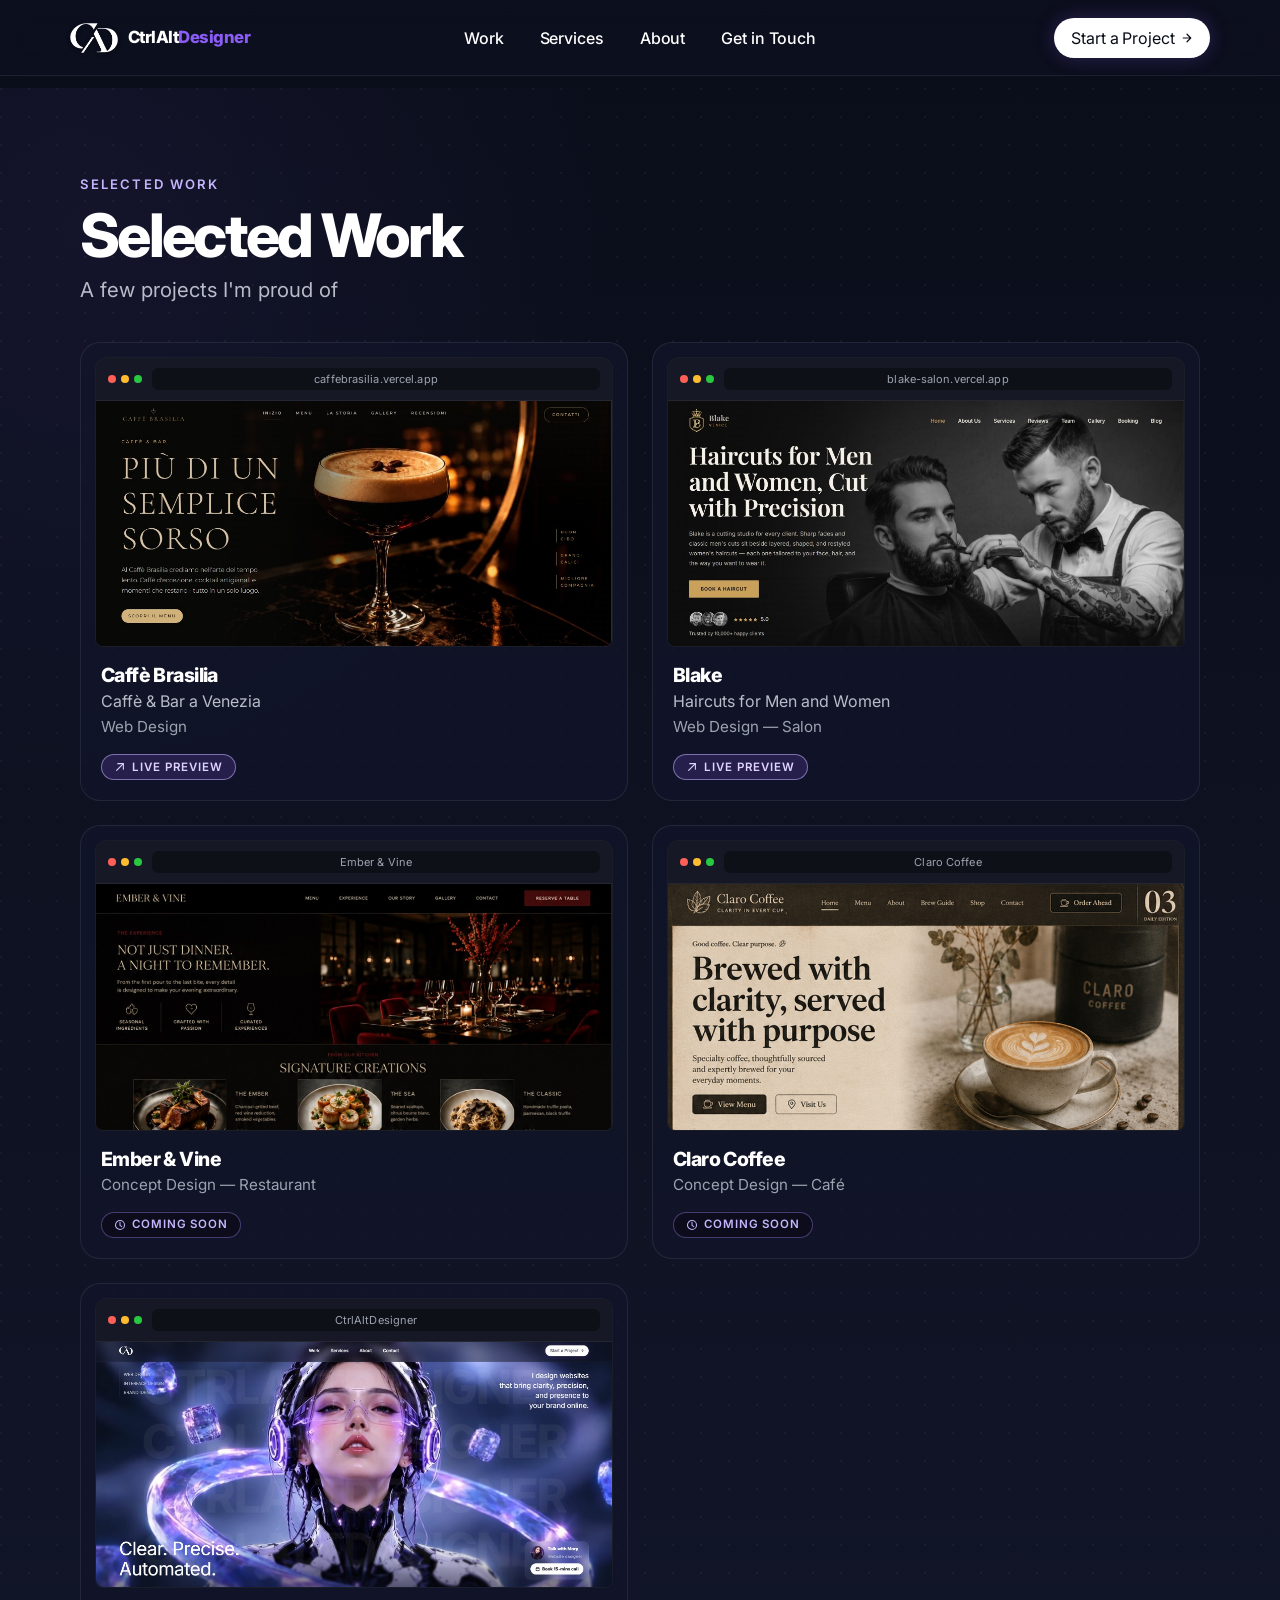
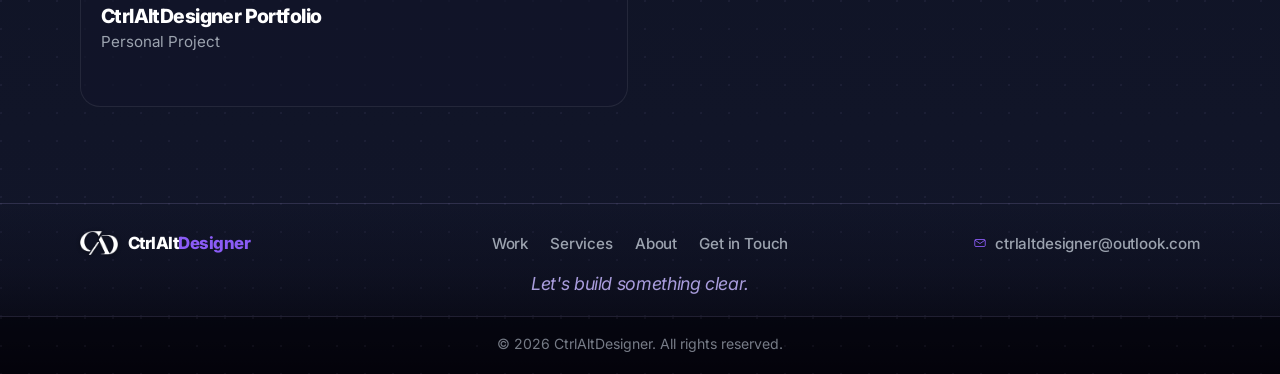
==== commit d1046152: "Scale type across the site and header so they match, polish the footer on mobile, and introduce Sele" ====
--- a/work.html
+++ b/work.html
@@ -191,7 +191,7 @@
     <div class="wrap footer-top">
       <a class="footer-brand" href="/">
         <img class="logo-mark" src="assets/logo-cd.png" alt="" />
-        <span>CtrlAltDesigner</span>
+        <span class="logo-word">CtrlAlt<span class="logo-designer">Designer</span></span>
       </a>
       <nav class="footer-nav" aria-label="Footer">
         <a href="/work">Work</a>
--- a/style.css
+++ b/style.css
@@ -2,7 +2,7 @@
   --bg-primary: #0A0E1A;
   --bg-secondary: #12162A;
   --header-bg: rgba(15, 17, 32, 0.5);
-  --header-h: 72px;
+  --header-h: 76px;
   --text-primary: #FFFFFF;
   --text-secondary: #B8BCC8;
   --text-muted: #9CA3AF;
@@ -71,7 +71,7 @@
   min-height: var(--header-h);
   display: flex;
   align-items: center;
-  padding: 20px var(--hero-pad-x);
+  padding: 16px var(--hero-pad-x);
   background: var(--header-bg);
   border-bottom: 1px solid rgba(255, 255, 255, 0.08);
   backdrop-filter: var(--header-blur);
@@ -99,7 +99,7 @@
 }
 
 .logo-mark {
-  height: 28px;
+  height: 30px;
   width: auto;
   flex-shrink: 0;
   display: block;
@@ -107,7 +107,7 @@
 }
 
 .logo-word {
-  font-size: 0.92rem;
+  font-size: 1.05rem;
   font-weight: 800;
   letter-spacing: -0.03em;
   line-height: 1;
@@ -130,7 +130,7 @@
   position: relative;
   color: var(--text-primary);
   text-decoration: none;
-  font-size: 14px;
+  font-size: 16px;
   font-weight: 500;
   letter-spacing: -0.1px;
   line-height: 1.5;
@@ -194,7 +194,7 @@
   transition: transform 0.2s ease;
 }
 
-.nav-cta {
+.main-nav .nav-cta {
   display: none;
 }
 
@@ -202,14 +202,14 @@
   display: inline-flex;
   align-items: center;
   gap: 6px;
-  padding: 6px 14px;
+  padding: 7px 16px;
   border: 1px solid rgba(255, 255, 255, 0.15);
   border-radius: 999px;
   background: var(--cta-bg);
   color: var(--cta-text);
   text-decoration: none;
   font-family: inherit;
-  font-size: 14px;
+  font-size: 16px;
   font-weight: 400;
   letter-spacing: -0.1px;
   line-height: 1.5;
@@ -421,7 +421,7 @@
 
 .hero-tags li {
   margin: 0;
-  font-size: 14px;
+  font-size: 16px;
   font-weight: 400;
   letter-spacing: -0.1px;
   line-height: 1.5;
@@ -432,7 +432,7 @@
 .hero-blurb {
   margin: 0;
   max-width: 28ch;
-  font-size: 23px;
+  font-size: clamp(1.15rem, 1.3vw + 0.85rem, 1.6rem);
   font-weight: 400;
   line-height: 1.4;
   letter-spacing: -0.01em;
@@ -452,7 +452,7 @@
 .hero-heading {
   margin: 0;
   max-width: 11ch;
-  font-size: clamp(2.25rem, 4.2vw, 3.75rem);
+  font-size: clamp(2.6rem, 5vw, 4.25rem);
   font-weight: 400;
   line-height: 1.1;
   letter-spacing: -0.02em;
@@ -561,13 +561,13 @@
 
 .contact-name {
   margin: 0;
-  font-size: 0.85rem;
+  font-size: 1rem;
   line-height: 1.3;
 }
 
 .contact-role {
   margin: 0;
-  font-size: 0.85rem;
+  font-size: 0.95rem;
   font-weight: 400;
   color: var(--text-secondary);
   line-height: 1.4;
@@ -584,7 +584,7 @@
   background: var(--cta-bg);
   color: var(--cta-text);
   text-decoration: none;
-  font-size: 0.85rem;
+  font-size: 0.95rem;
   font-weight: 800;
   box-sizing: border-box;
   transition: transform 0.2s ease, box-shadow 0.2s ease;
@@ -717,6 +717,15 @@
   background: #c4b5fd;
 }
 
+.hero-continue-glow--contact {
+  bottom: 0;
+  left: 18%;
+  width: min(860px, 95vw);
+  height: min(560px, 70vw);
+  background: #8b5cf6;
+  opacity: 0.28;
+}
+
 .marquee {
   position: relative;
   z-index: 1;
@@ -738,7 +747,7 @@
 .marquee-track .item {
   font-family: Inter, sans-serif;
   font-weight: 800;
-  font-size: clamp(22px, 3vw, 38px);
+  font-size: clamp(26px, 3.4vw, 42px);
   letter-spacing: -0.04em;
   line-height: 1;
   color: var(--text-primary);
@@ -748,7 +757,7 @@
 .marquee-track .sep {
   font-family: Inter, sans-serif;
   font-weight: 800;
-  font-size: clamp(18px, 2vw, 28px);
+  font-size: clamp(20px, 2.3vw, 32px);
   line-height: 1;
   color: #8B5CF6;
   padding: 0 10px;
@@ -793,7 +802,7 @@
 
 .section-title {
   margin: 0 0 10px;
-  font-size: clamp(2rem, 4.6vw, 3.35rem);
+  font-size: clamp(2.35rem, 5vw, 3.75rem);
   letter-spacing: -0.045em;
   line-height: 1.05;
   color: var(--text-primary);
@@ -802,7 +811,7 @@
 .section-lead {
   margin: 0;
   color: var(--text-secondary);
-  font-size: 1.05rem;
+  font-size: clamp(1.12rem, 0.5vw + 1.02rem, 1.28rem);
   font-weight: 400;
 }
 
@@ -927,20 +936,20 @@
 
 .project-card h3 {
   margin: 0 0 4px;
-  font-size: 1.08rem;
+  font-size: 1.22rem;
   letter-spacing: -0.03em;
 }
 
 .project-sub {
   margin: 0 0 6px;
-  font-size: 0.88rem;
+  font-size: 1rem;
   font-weight: 400;
   color: var(--text-secondary);
 }
 
 .project-cat {
   display: block;
-  font-size: 0.82rem;
+  font-size: 0.95rem;
   font-weight: 400;
   color: var(--text-muted);
 }
@@ -955,7 +964,7 @@
   margin-top: 10px;
   padding: 6px 12px;
   border-radius: 999px;
-  font-size: 0.62rem;
+  font-size: 0.72rem;
   font-weight: 600;
   letter-spacing: 0.08em;
   text-transform: uppercase;
@@ -1130,7 +1139,7 @@
   align-items: center;
   gap: 0.18em;
   margin: 0 0 18px;
-  font-size: clamp(2.15rem, 5.2vw, 4rem);
+  font-size: clamp(2.5rem, 5.6vw, 4.5rem);
   letter-spacing: -0.05em;
   line-height: 1.05;
   color: var(--text-primary);
@@ -1166,7 +1175,7 @@
 .services-sub {
   margin: 0;
   color: var(--text-muted);
-  font-size: 1.05rem;
+  font-size: clamp(1.12rem, 0.5vw + 1.02rem, 1.28rem);
   font-weight: 400;
   line-height: 1.5;
 }
@@ -1185,7 +1194,7 @@
   background: #8B5CF6;
   color: #fff;
   text-decoration: none;
-  font-size: 1.05rem;
+  font-size: clamp(1.08rem, 0.4vw + 1rem, 1.2rem);
   font-weight: 600;
   letter-spacing: -0.02em;
   box-shadow: 0 0 28px rgb(139 92 246 / 0.45);
@@ -1221,14 +1230,14 @@
 
 .service-block h3 {
   margin: 0 0 8px;
-  font-size: 1.12rem;
+  font-size: clamp(1.18rem, 0.45vw + 1.08rem, 1.35rem);
   letter-spacing: -0.03em;
 }
 
 .service-block p {
   margin: 0;
   color: var(--text-secondary);
-  font-size: 0.95rem;
+  font-size: clamp(1.05rem, 0.35vw + 0.95rem, 1.15rem);
   line-height: 1.55;
 }
 
@@ -1249,13 +1258,13 @@
 
 #about .services-heading {
   margin: 0 0 16px;
-  font-size: clamp(2.25rem, 4.2vw, 3.5rem);
+  font-size: clamp(2.5rem, 5vw, 3.85rem);
 }
 
 #work .work-head .services-heading {
   justify-content: center;
   margin: 0 0 14px;
-  font-size: clamp(2.1rem, 4.4vw, 3.35rem);
+  font-size: clamp(2.4rem, 5vw, 3.75rem);
 }
 
 #contact {
@@ -1275,7 +1284,7 @@
 .about-bio p {
   margin: 0 0 1.05em;
   color: var(--text-primary);
-  font-size: 1.12rem;
+  font-size: clamp(1.15rem, 0.55vw + 1.05rem, 1.35rem);
   font-weight: 400;
   line-height: 1.5;
   letter-spacing: -0.01em;
@@ -1437,11 +1446,11 @@
 }
 
 #work .process-card h3 {
-  font-size: 1rem;
+  font-size: clamp(1.08rem, 0.35vw + 1rem, 1.22rem);
 }
 
 #work .process-card p {
-  font-size: 0.88rem;
+  font-size: clamp(0.98rem, 0.3vw + 0.9rem, 1.08rem);
 }
 
 .about-teaser {
@@ -1475,7 +1484,7 @@
 .about-copy p {
   margin: 0 0 14px;
   color: var(--text-secondary);
-  font-size: 1.05rem;
+  font-size: clamp(1.12rem, 0.45vw + 1.02rem, 1.25rem);
   line-height: 1.65;
 }
 
@@ -1581,14 +1590,14 @@
 
 #contact .touch-heading .services-heading {
   margin: 0;
-  font-size: clamp(2.15rem, 4.4vw, 3.5rem);
+  font-size: clamp(2.5rem, 5vw, 3.85rem);
   line-height: 1;
 }
 
 .touch-kicker {
   margin: 0 0 12px;
   color: var(--lavender);
-  font-size: 1.15rem;
+  font-size: clamp(1.15rem, 0.5vw + 1.05rem, 1.35rem);
   font-weight: 500;
   font-style: italic;
 }
@@ -1596,7 +1605,7 @@
 .touch-lead {
   margin: 0 0 28px;
   color: var(--text-secondary);
-  font-size: 1.02rem;
+  font-size: clamp(1.12rem, 0.45vw + 1.02rem, 1.22rem);
   line-height: 1.6;
 }
 
@@ -1605,7 +1614,7 @@
   align-items: center;
   gap: 10px;
   color: var(--text-primary);
-  font-size: 0.98rem;
+  font-size: clamp(1.05rem, 0.35vw + 0.98rem, 1.15rem);
   font-weight: 500;
   letter-spacing: -0.02em;
   text-decoration: none;
@@ -1665,7 +1674,7 @@
 
 .touch-field span {
   color: var(--text-secondary);
-  font-size: 0.88rem;
+  font-size: 1rem;
 }
 
 .touch-field input,
@@ -1677,7 +1686,7 @@
   background: rgb(16 18 36 / 0.55);
   color: var(--text-primary);
   font: inherit;
-  font-size: 0.95rem;
+  font-size: 1.05rem;
   outline: none;
   box-shadow: 0 0 18px rgb(139 92 246 / 0.12);
   transition: border-color 0.2s ease, box-shadow 0.2s ease;
@@ -1702,7 +1711,7 @@
   background: #8b5cf6;
   color: #fff;
   font: inherit;
-  font-size: 0.95rem;
+  font-size: 1.05rem;
   font-weight: 600;
   cursor: pointer;
   box-shadow:
@@ -1741,7 +1750,12 @@
   border: none;
   border-top: none;
   box-shadow: none;
-  background: transparent;
+  background: linear-gradient(
+    to bottom,
+    transparent 0%,
+    rgb(5 4 12 / 0.28) 42%,
+    #05040c 100%
+  );
   color: var(--text-muted);
   font-size: 0.82rem;
   font-weight: 400;
@@ -1756,7 +1770,7 @@
   height: 1px;
   z-index: 2;
   pointer-events: none;
-  background: rgb(196 181 253 / 0.22);
+  background: rgb(196 181 253 / 0.16);
 }
 
 .footer-bar,
@@ -1765,7 +1779,7 @@
   z-index: 1;
   background-image: radial-gradient(
     circle at 1px 1px,
-    rgb(196 181 253 / 0.08) 1px,
+    rgb(196 181 253 / 0.05) 1px,
     transparent 1.2px
   );
   background-size: 28px 28px;
@@ -1773,13 +1787,13 @@
 
 .footer-bar {
   padding: 28px 0 22px;
-  background-color: rgb(255 255 255 / 0.035);
+  background-color: transparent;
 }
 
 .footer-copy-bar {
   padding: 18px var(--hero-pad-x) 22px;
-  background-color: rgb(8 7 18 / 0.28);
-  border-top: 1px solid rgb(196 181 253 / 0.22);
+  background-color: rgb(3 2 10 / 0.55);
+  border-top: 1px solid rgb(196 181 253 / 0.14);
 }
 
 .footer-top {
@@ -1795,22 +1809,15 @@
   align-items: center;
   gap: 10px;
   justify-self: start;
-  color: var(--text-muted);
+  color: var(--text-primary);
   text-decoration: none;
   min-width: 0;
 }
 
 .footer-brand .logo-mark {
-  height: 22px;
-  filter: drop-shadow(none);
-  opacity: 0.85;
-}
-
-.footer-brand span {
-  font-size: 0.78rem;
-  font-weight: 600;
-  letter-spacing: -0.02em;
-  white-space: nowrap;
+  height: 24px;
+  filter: drop-shadow(0 1px 2px rgba(0, 0, 0, 0.45));
+  opacity: 1;
 }
 
 .footer-nav {
@@ -1824,7 +1831,7 @@
 .footer-email {
   color: var(--text-muted);
   text-decoration: none;
-  font-size: 0.82rem;
+  font-size: 0.95rem;
   font-weight: 500;
   letter-spacing: -0.01em;
   transition: color 0.2s ease;
@@ -1839,15 +1846,19 @@
 
 .footer-email svg {
   flex-shrink: 0;
+  color: #8B5CF6;
 }
 
 .footer-nav a:hover,
 .footer-nav a:focus-visible,
 .footer-email:hover,
-.footer-email:focus-visible,
-.footer-brand:hover,
-.footer-brand:focus-visible {
+.footer-email:focus-visible {
   color: var(--lavender);
+}
+
+.footer-email:hover svg,
+.footer-email:focus-visible svg {
+  color: #9D72F7;
 }
 
 .footer-kicker {
@@ -1856,7 +1867,7 @@
   margin: 18px 0 0;
   padding: 0 var(--hero-pad-x);
   text-align: center;
-  font-size: 0.95rem;
+  font-size: clamp(1rem, 0.35vw + 0.92rem, 1.12rem);
   font-weight: 400;
   font-style: italic;
   letter-spacing: -0.02em;
@@ -1867,7 +1878,7 @@
 .footer-copy {
   margin: 0;
   text-align: center;
-  font-size: 0.75rem;
+  font-size: 0.88rem;
   font-weight: 400;
   color: var(--text-muted);
   opacity: 0.75;
@@ -1875,7 +1886,7 @@
 
 .reveal .label {
   margin: 0 0 12px;
-  font-size: 0.72rem;
+  font-size: 0.82rem;
   font-weight: 600;
   letter-spacing: 0.16em;
   text-transform: uppercase;
@@ -2072,7 +2083,6 @@
   .nav-toggle:checked ~ .site-header .nav-burger span:last-child {
     transform: translateY(-4px) rotate(-45deg);
   }
-  .logo-word { font-size: 0.82rem; }
   .main-nav {
     display: none;
     position: absolute;
@@ -2094,7 +2104,6 @@
   }
   .main-nav a {
     padding: 12px 14px;
-    font-size: 1rem;
   }
   .main-nav a::after {
     display: none;
@@ -2183,11 +2192,7 @@
 
   #about .services-heading,
   #work .work-head .services-heading {
-    font-size: clamp(2.25rem, 8vw, 3rem);
-  }
-
-  .about-bio p {
-    font-size: 1.05rem;
+    font-size: clamp(2.5rem, 9vw, 3.35rem);
   }
 
   .band {
@@ -2221,9 +2226,14 @@
     align-self: stretch;
   }
 
+  .footer-bar {
+    padding: 32px 0 24px;
+  }
+
   .footer-top {
     grid-template-columns: 1fr;
-    justify-items: start;
+    justify-items: center;
+    text-align: center;
     gap: 18px;
     margin-bottom: 0;
   }
@@ -2231,12 +2241,27 @@
   .footer-brand,
   .footer-nav,
   .footer-email {
-    justify-self: start;
+    justify-self: center;
   }
 
   .footer-nav {
     flex-wrap: wrap;
-    gap: 12px 18px;
+    justify-content: center;
+    gap: 12px 20px;
+  }
+
+  .footer-email {
+    justify-content: center;
+    flex-wrap: wrap;
+    max-width: 100%;
+  }
+
+  .footer-email svg {
+    color: #8B5CF6;
+  }
+
+  .footer-kicker {
+    margin-top: 20px;
   }
 }
 
@@ -2291,7 +2316,7 @@
 
   .hero .contact-name,
   .hero .contact-role {
-    font-size: 0.82rem;
+    font-size: 0.95rem;
   }
 
   .hero .contact-role {
@@ -2302,7 +2327,7 @@
 
   .hero .book-button {
     padding: 10px 16px;
-    font-size: 0.82rem;
+    font-size: 0.95rem;
     gap: 8px;
   }
 
@@ -2323,7 +2348,6 @@
   }
 
   .hero-blurb {
-    font-size: 15px;
     line-height: 1.35;
     max-width: 22ch;
     text-align: right;
@@ -2424,7 +2448,7 @@
   .hero-heading {
     order: 1;
     max-width: none;
-    font-size: clamp(2.5rem, 11vw, 3rem);
+    font-size: clamp(2.75rem, 12vw, 3.4rem);
     font-weight: 400;
     line-height: 1.18;
     letter-spacing: -0.03em;
@@ -2434,7 +2458,6 @@
     order: 2;
     margin: 0;
     max-width: none;
-    font-size: 1.05rem;
     line-height: 1.5;
     text-align: left;
     color: var(--text-secondary);
@@ -2464,4 +2487,13 @@
     grid-template-columns: 1fr;
     gap: 16px;
   }
-}
+
+  .footer-nav a,
+  .footer-email {
+    font-size: 0.95rem;
+  }
+
+  .footer-copy {
+    font-size: 0.82rem;
+  }
+}
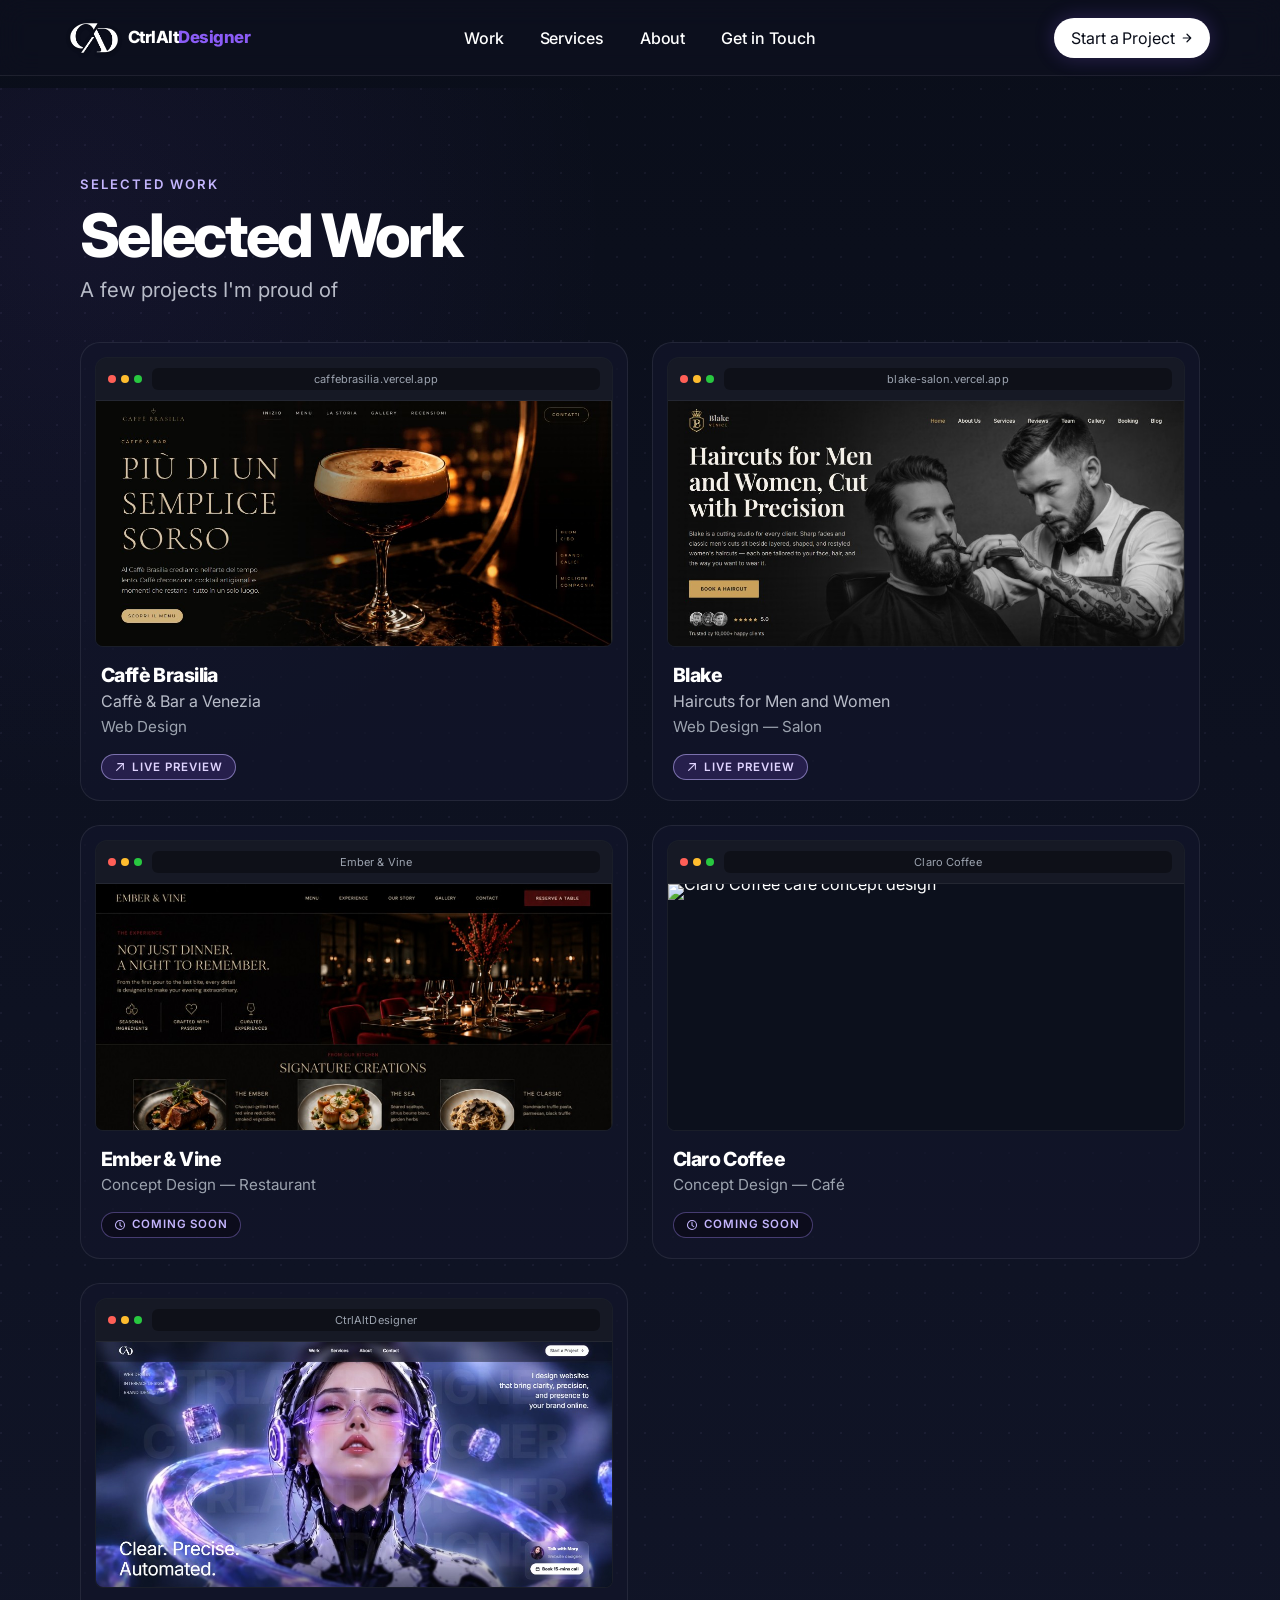
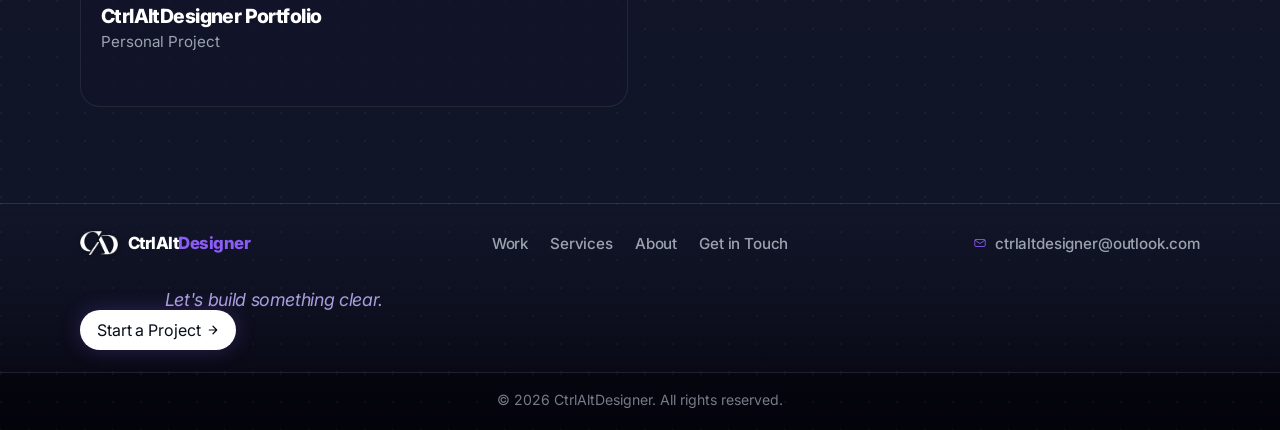
==== commit 0d6d23a5: "Fix footer CTA layout on all pages, remove dead CSS" ====
--- a/work.html
+++ b/work.html
@@ -206,8 +206,16 @@
         </svg>
         ctrlaltdesigner@outlook.com
       </a>
+      <div class="footer-cta-group">
+        <p class="footer-kicker">Let's build something clear.</p>
+        <a class="cta-button" href="#contact">
+          Start a Project
+          <svg viewBox="0 0 16 16" width="14" height="14" aria-hidden="true">
+            <path d="M3 8h9M8 3l5 5-5 5" fill="none" stroke="currentColor" stroke-width="1.6" stroke-linecap="round" stroke-linejoin="round"/>
+          </svg>
+        </a>
+      </div>
     </div>
-    <p class="footer-kicker">Let's build something clear.</p>
   </div>
   <div class="footer-copy-bar">
     <p class="footer-copy">© 2026 CtrlAltDesigner. All rights reserved.</p>
--- a/style.css
+++ b/style.css
@@ -1300,10 +1300,11 @@
   align-self: stretch;
   width: min(100%, 560px);
   min-height: 0;
-  overflow: hidden;
-  border-radius: 20px;
+  overflow: visible;
+  border-radius: 0;
   pointer-events: none;
   margin-left: -4%;
+  transform: scale(1.05);
 }
 
 .about-figure::before {
@@ -1327,12 +1328,15 @@
   width: 100%;
   height: 100%;
   margin: 0;
-  border-radius: 20px;
-  object-fit: cover;
-  object-position: center bottom;
+  border-radius: 0;
+  object-fit: contain;
+  object-position: center center;
+  align-items:center;
   -webkit-mask-image: none;
   mask-image: none;
-}
+  transform: scaleX(-1);
+}
+
 
 .process-head {
   max-width: 640px;
@@ -2497,3 +2501,4 @@
     font-size: 0.82rem;
   }
 }
+
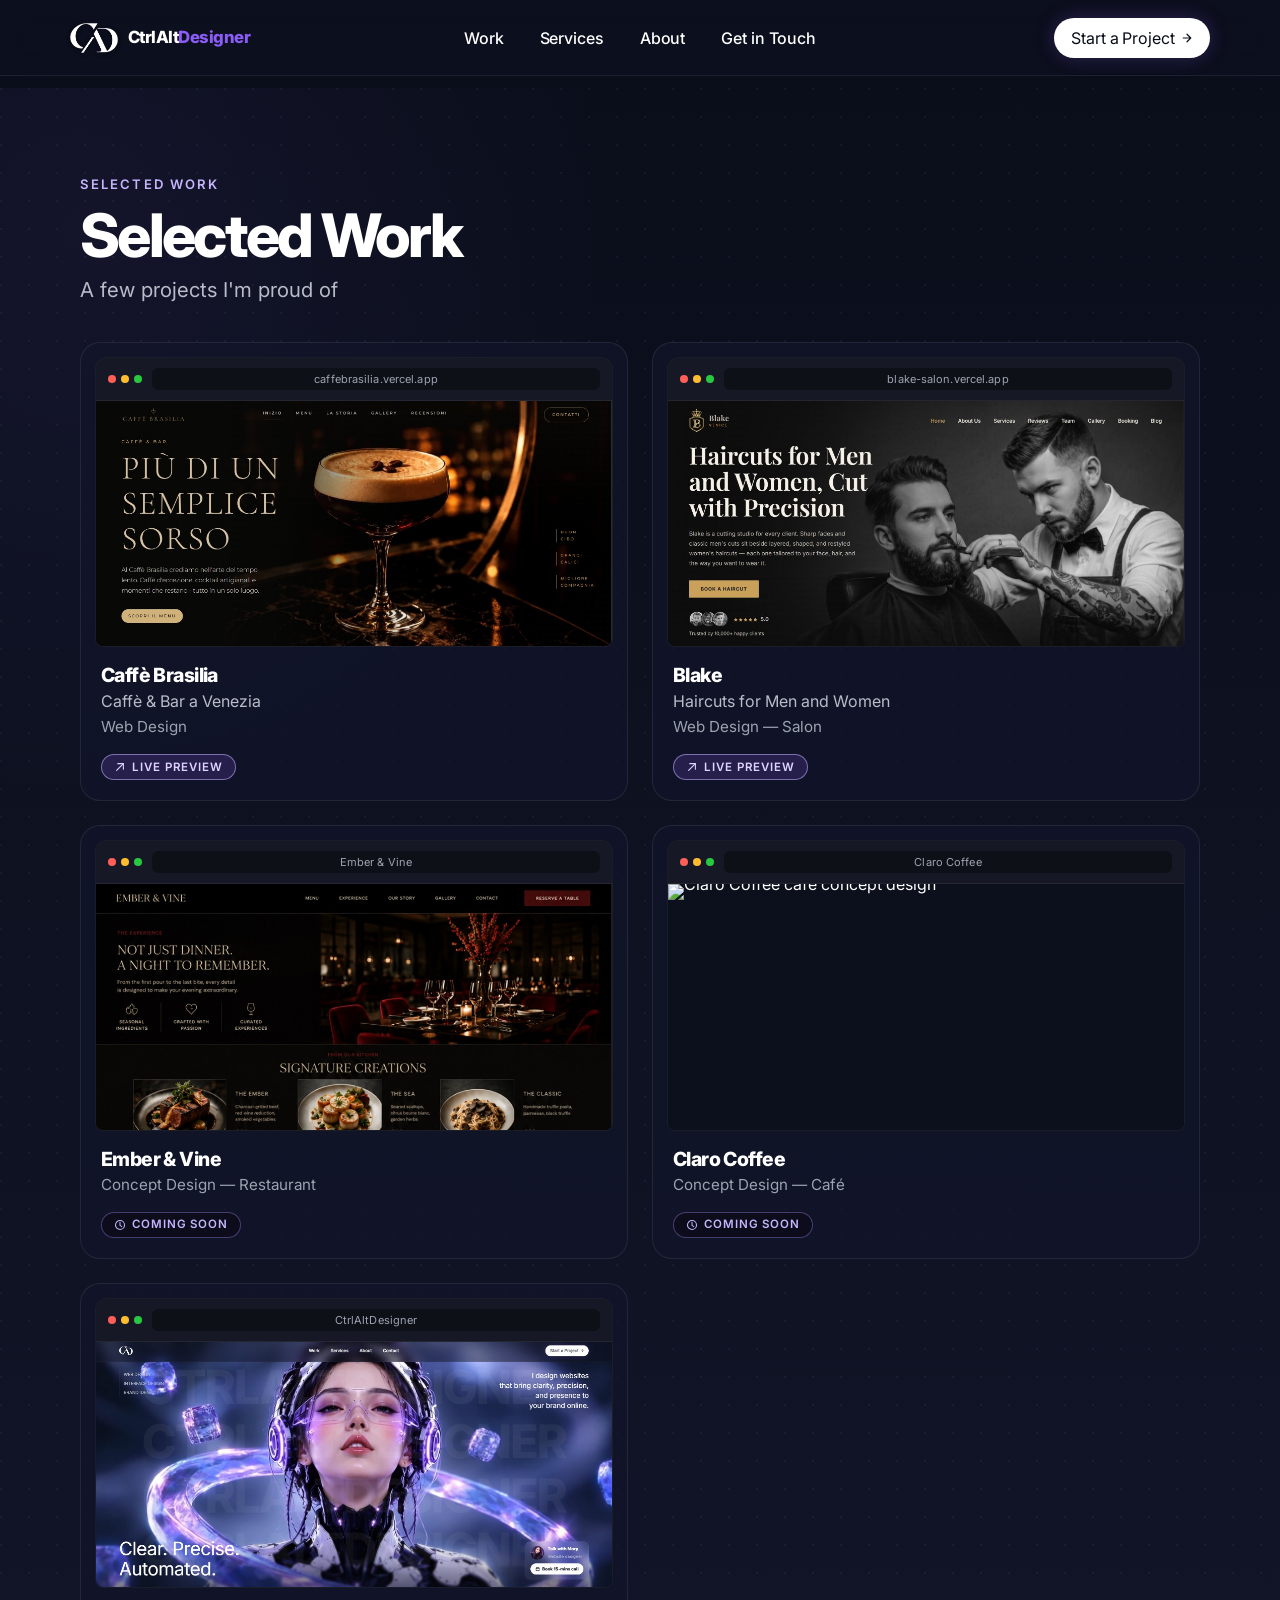
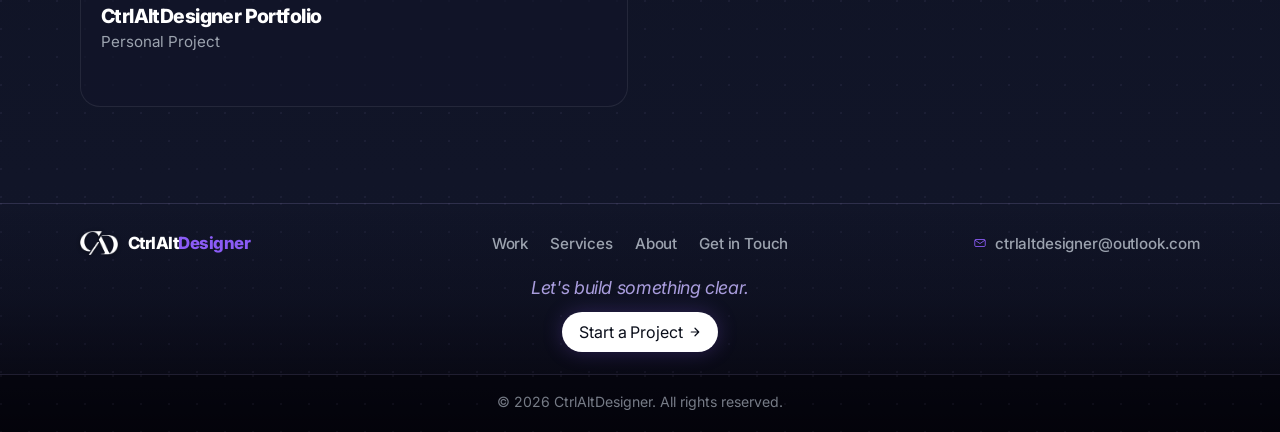
==== commit 4a4e1b28: "Show the hero service tags on mobile and match footer CTA spacing to the logo. Co-authored-by: Curso" ====
--- a/work.html
+++ b/work.html
@@ -206,15 +206,15 @@
         </svg>
         ctrlaltdesigner@outlook.com
       </a>
-      <div class="footer-cta-group">
-        <p class="footer-kicker">Let's build something clear.</p>
-        <a class="cta-button" href="#contact">
-          Start a Project
-          <svg viewBox="0 0 16 16" width="14" height="14" aria-hidden="true">
-            <path d="M3 8h9M8 3l5 5-5 5" fill="none" stroke="currentColor" stroke-width="1.6" stroke-linecap="round" stroke-linejoin="round"/>
-          </svg>
-        </a>
-      </div>
+    </div>
+    <div class="footer-cta-group">
+      <p class="footer-kicker">Let's build something clear.</p>
+      <a class="cta-button" href="#contact">
+        Start a Project
+        <svg viewBox="0 0 16 16" width="14" height="14" aria-hidden="true">
+          <path d="M3 8h9M8 3l5 5-5 5" fill="none" stroke="currentColor" stroke-width="1.6" stroke-linecap="round" stroke-linejoin="round"/>
+        </svg>
+      </a>
     </div>
   </div>
   <div class="footer-copy-bar">
--- a/style.css
+++ b/style.css
@@ -1868,8 +1868,8 @@
 .footer-kicker {
   position: relative;
   z-index: 1;
-  margin: 18px 0 0;
-  padding: 0 var(--hero-pad-x);
+  margin: 0;
+  padding: 0;
   text-align: center;
   font-size: clamp(1rem, 0.35vw + 0.92rem, 1.12rem);
   font-weight: 400;
@@ -2123,10 +2123,6 @@
 
   .hero { --hero-word-size: 11vw; }
 
-  .hero-tags {
-    display: none;
-  }
-
   .project-grid,
   .about-teaser {
     grid-template-columns: 1fr;
@@ -2231,7 +2227,7 @@
   }
 
   .footer-bar {
-    padding: 32px 0 24px;
+    padding: 32px 0;
   }
 
   .footer-top {
@@ -2265,7 +2261,13 @@
   }
 
   .footer-kicker {
-    margin-top: 20px;
+    margin-top: 0;
+  }
+
+  .footer-cta-group {
+    margin-top: 28px;
+    padding-bottom: 0;
+    gap: 16px;
   }
 }
 
@@ -2274,8 +2276,10 @@
     display: none;
   }
 
-  .hero-tags {
-    display: none;
+  .footer-cta-group {
+    margin-top: 28px;
+    padding-bottom: 0;
+    gap: 16px;
   }
 
   .hero .contact-card {
@@ -2342,12 +2346,16 @@
 }
 
 @media (min-width: 769px) and (max-width: 1024px) {
+  .footer-bar {
+    padding: 28px 0;
+  }
+
   .hero-ui {
     padding: calc(var(--header-h) + 8px) var(--hero-pad-x) 28px;
   }
 
   .hero-ui-top {
-    justify-content: flex-end;
+    justify-content: space-between;
     align-items: flex-start;
   }
 
@@ -2458,8 +2466,20 @@
     letter-spacing: -0.03em;
   }
 
+  .hero-tags {
+    display: flex;
+    order: 2;
+    align-self: start;
+    padding: 2px 0 2px 12px;
+    gap: 6px;
+  }
+
+  .hero-tags li {
+    font-size: 0.95rem;
+  }
+
   .hero-blurb {
-    order: 2;
+    order: 3;
     margin: 0;
     max-width: none;
     line-height: 1.5;
@@ -2468,7 +2488,7 @@
   }
 
   .contact-card {
-    order: 3;
+    order: 4;
     width: max-content;
     max-width: 100%;
     align-self: start;
@@ -2501,4 +2521,18 @@
     font-size: 0.82rem;
   }
 }
-
+.footer-cta-group {
+  display: flex;
+  flex-direction: column;
+  align-items: center;
+  justify-content: center;
+  gap: 14px;
+  width: 100%;
+  margin-top: 22px;
+  padding: 0 var(--hero-pad-x);
+}
+
+.footer-cta-group .cta-button {
+  position: static;
+  margin: 0;
+}
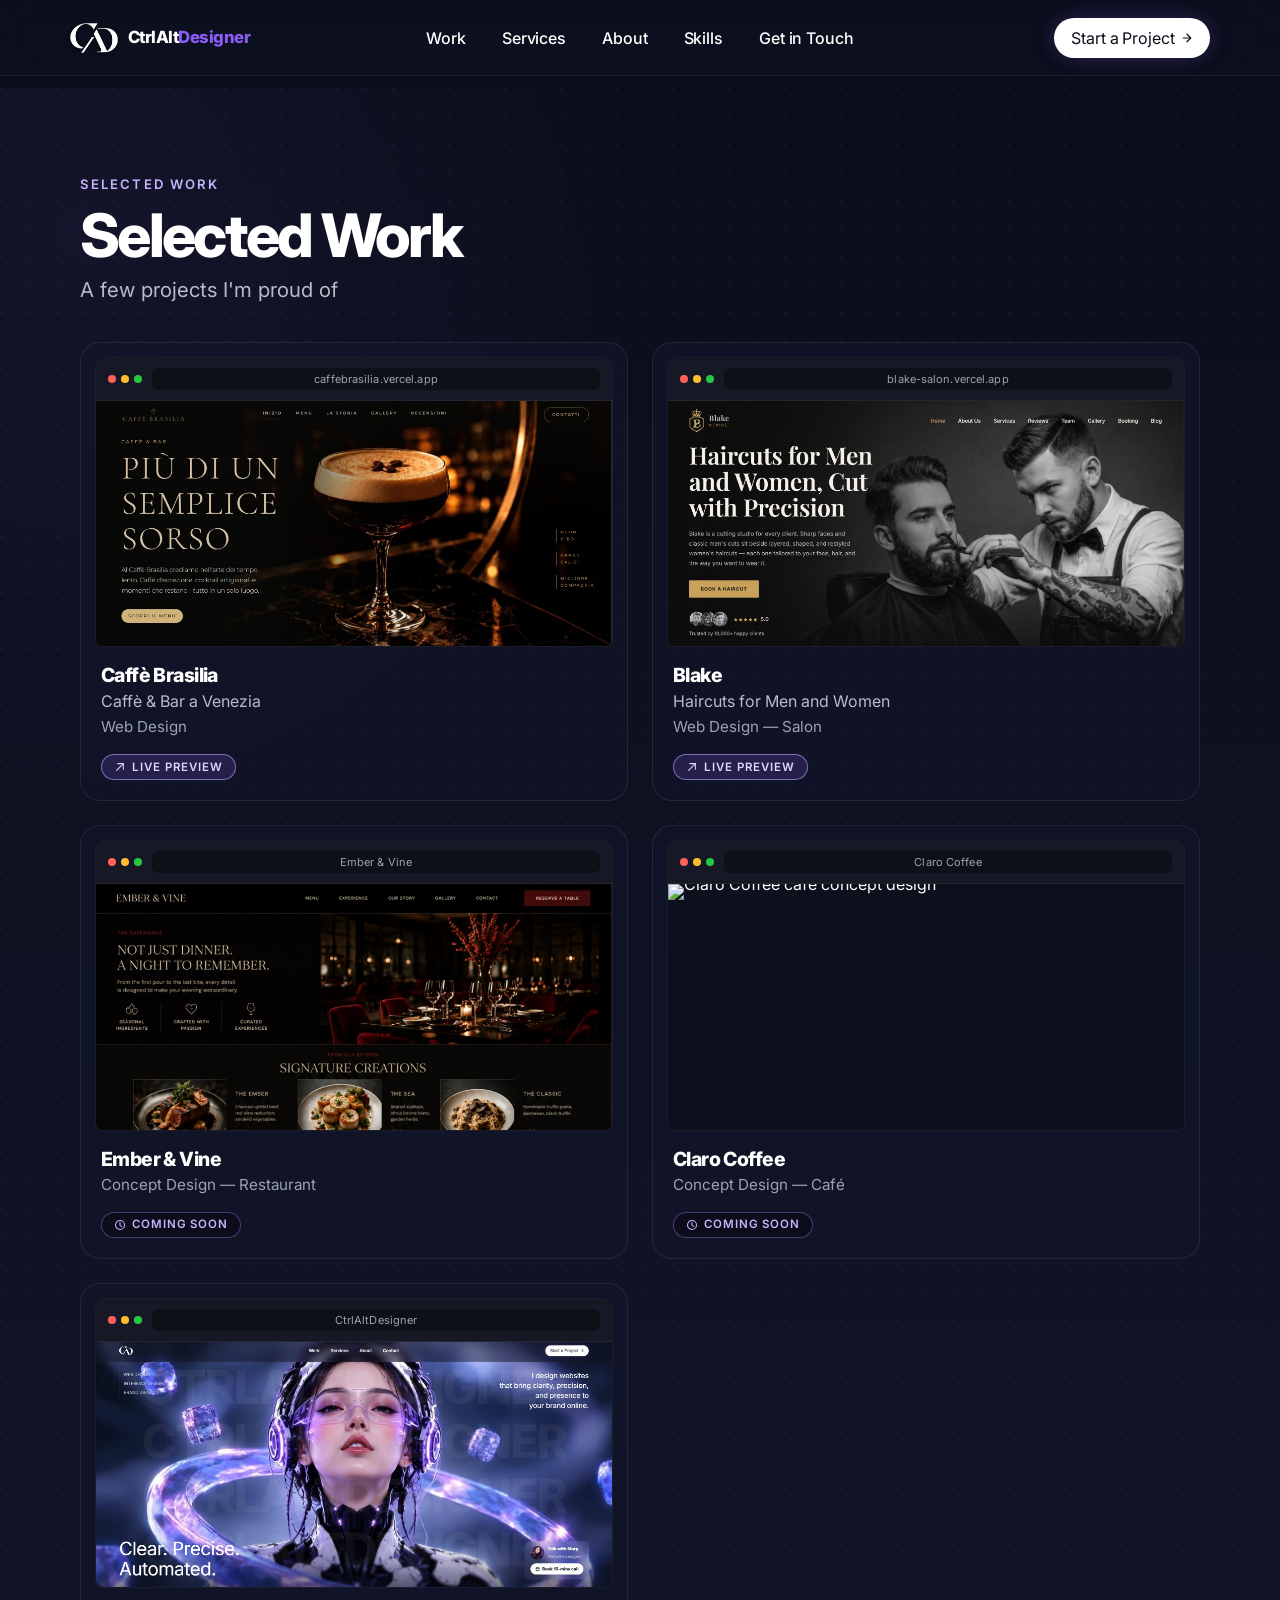
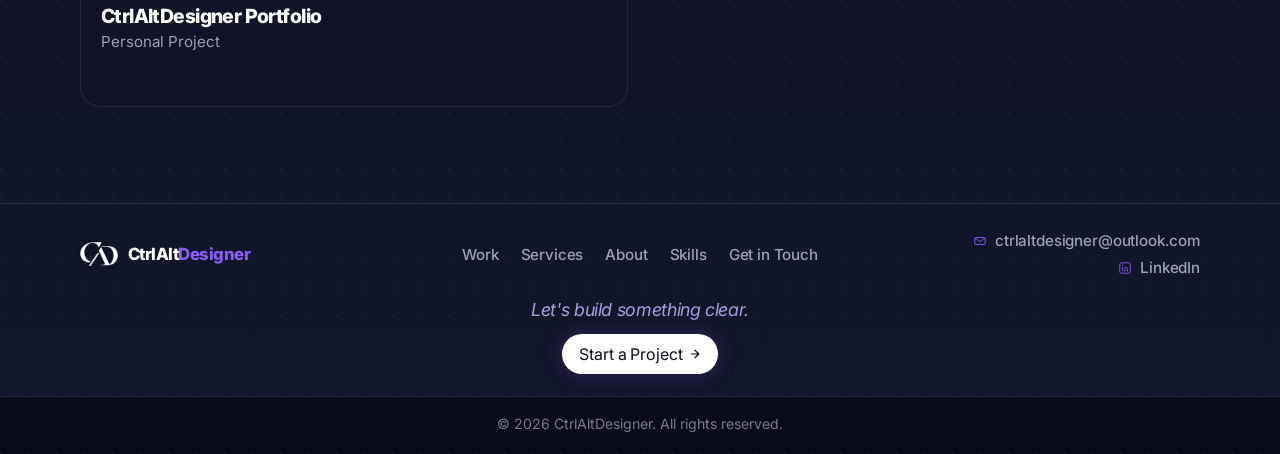
==== commit f5ee887b: "Add a Skills section, contact cursor, and LinkedIn. Co-authored-by: Cursor <cursoragent@cursor.com>" ====
--- a/work.html
+++ b/work.html
@@ -24,6 +24,7 @@
       <a href="/work">Work</a>
       <a href="/#services">Services</a>
       <a href="/#about">About</a>
+      <a href="/#skills">Skills</a>
       <a href="/#contact">Get in Touch</a>
       <a class="cta-button nav-cta" href="mailto:ctrlaltdesigner@outlook.com">
         Start a Project
@@ -197,15 +198,27 @@
         <a href="/work">Work</a>
         <a href="/#services">Services</a>
         <a href="/#about">About</a>
+        <a href="/#skills">Skills</a>
         <a href="/#contact">Get in Touch</a>
       </nav>
-      <a class="footer-email" href="mailto:ctrlaltdesigner@outlook.com">
-        <svg viewBox="0 0 24 24" width="14" height="14" fill="none" aria-hidden="true">
-          <rect x="3" y="6" width="18" height="12" rx="2" stroke="currentColor" stroke-width="1.5"/>
-          <path d="M4 7.5 12 13l8-5.5" stroke="currentColor" stroke-width="1.5" stroke-linecap="round" stroke-linejoin="round"/>
-        </svg>
-        ctrlaltdesigner@outlook.com
-      </a>
+      <div class="footer-contact">
+        <a class="footer-email" href="mailto:ctrlaltdesigner@outlook.com">
+          <svg viewBox="0 0 24 24" width="14" height="14" fill="none" aria-hidden="true">
+            <rect x="3" y="6" width="18" height="12" rx="2" stroke="currentColor" stroke-width="1.5"/>
+            <path d="M4 7.5 12 13l8-5.5" stroke="currentColor" stroke-width="1.5" stroke-linecap="round" stroke-linejoin="round"/>
+          </svg>
+          ctrlaltdesigner@outlook.com
+        </a>
+        <a class="footer-email" href="https://www.linkedin.com/in/marineill-talon-548674438/" target="_blank" rel="noopener noreferrer">
+          <svg viewBox="0 0 24 24" width="14" height="14" fill="none" aria-hidden="true">
+            <rect x="3" y="3" width="18" height="18" rx="3" stroke="currentColor" stroke-width="1.5"/>
+            <path d="M8 10.5V17" stroke="currentColor" stroke-width="1.5" stroke-linecap="round"/>
+            <path d="M8 7.5h.01" stroke="currentColor" stroke-width="2" stroke-linecap="round"/>
+            <path d="M12 17v-4.1c0-1.3.8-2.1 2-2.1s2.2.8 2.2 2.2V17" stroke="currentColor" stroke-width="1.5" stroke-linecap="round" stroke-linejoin="round"/>
+          </svg>
+          LinkedIn
+        </a>
+      </div>
     </div>
     <div class="footer-cta-group">
       <p class="footer-kicker">Let's build something clear.</p>
--- a/style.css
+++ b/style.css
@@ -449,6 +449,57 @@
   gap: 24px;
 }
 
+.hero-scroll {
+  display: none;
+}
+
+@media (min-width: 1025px) {
+  .hero-ui {
+    padding-bottom: 80px;
+  }
+
+  .hero-scroll {
+    position: absolute;
+    left: 50%;
+    bottom: 26px;
+    z-index: 5;
+    display: flex;
+    align-items: center;
+    justify-content: center;
+    width: auto;
+    height: auto;
+    padding: 8px;
+    border: none;
+    border-radius: 0;
+    color: var(--lavender);
+    background: transparent;
+    text-decoration: none;
+    transform: translateX(-50%);
+    pointer-events: auto;
+    transition: color 0.2s ease;
+  }
+
+  .hero-scroll:hover,
+  .hero-scroll:focus-visible {
+    color: #fff;
+  }
+
+  .hero-scroll svg {
+    animation: heroScrollBounce 1.8s ease-in-out infinite;
+  }
+}
+
+@keyframes heroScrollBounce {
+  0%, 100% { transform: translateY(0); }
+  50% { transform: translateY(4px); }
+}
+
+@media (prefers-reduced-motion: reduce) {
+  .hero-scroll svg {
+    animation: none;
+  }
+}
+
 .hero-heading {
   margin: 0;
   max-width: 11ch;
@@ -644,14 +695,6 @@
   );
 }
 
-#contact::before {
-  background: radial-gradient(
-    ellipse 70% 56% at 8% 88%,
-    rgb(139 92 246 / 0.07),
-    transparent 58%
-  );
-}
-
 .hero-continue {
   position: relative;
   isolation: isolate;
@@ -711,19 +754,9 @@
   background: #8b5cf6;
 }
 
-.hero-continue-glow--bl {
-  bottom: -6%;
-  left: -12%;
-  background: #c4b5fd;
-}
-
+.hero-continue-glow--bl,
 .hero-continue-glow--contact {
-  bottom: 0;
-  left: 18%;
-  width: min(860px, 95vw);
-  height: min(560px, 70vw);
-  background: #8b5cf6;
-  opacity: 0.28;
+  display: none;
 }
 
 .marquee {
@@ -1073,9 +1106,6 @@
 .work-head .section-lead {
   max-width: 640px;
   margin-inline: auto;
-  font-size: 1.05rem;
-  line-height: 1.65;
-  color: var(--text-secondary);
 }
 
 .work-layout {
@@ -1267,9 +1297,124 @@
   font-size: clamp(2.4rem, 5vw, 3.75rem);
 }
 
+.skills-head {
+  display: flex;
+  align-items: flex-end;
+  justify-content: space-between;
+  gap: 24px;
+  margin: 0 0 48px;
+  padding-bottom: 28px;
+  border-bottom: 1px solid var(--card-border);
+}
+
+#skills .services-heading {
+  margin: 0 0 14px;
+  font-size: clamp(2.4rem, 5vw, 3.75rem);
+}
+
+.skills-head .section-lead {
+  margin: 0;
+  max-width: 42ch;
+  color: var(--text-secondary);
+}
+
+.skills-count {
+  margin: 0;
+  padding-bottom: 6px;
+  font-size: 0.95rem;
+  font-weight: 500;
+  color: var(--text-muted);
+  white-space: nowrap;
+}
+
+.skills-groups {
+  display: grid;
+  grid-template-columns: 1fr 1fr;
+  grid-template-rows: auto auto auto auto auto auto;
+  column-gap: 64px;
+  align-items: stretch;
+}
+
+.skills-col {
+  display: grid;
+  grid-template-rows: subgrid;
+  grid-row: 1 / span 6;
+}
+
+.skills-group {
+  display: contents;
+}
+
+.skills-col .skills-group:last-child .skills-group-label {
+  margin-top: 40px;
+}
+
+.skills-group-label {
+  margin: 0 0 12px;
+  padding-bottom: 12px;
+  border-bottom: 1px solid var(--card-border);
+  font-size: 0.82rem;
+  font-weight: 600;
+  letter-spacing: 0.16em;
+  text-transform: uppercase;
+  color: var(--lavender);
+}
+
+.skill-row {
+  display: flex;
+  align-items: center;
+  gap: 14px;
+  padding: 16px 0;
+  border-bottom: 1px solid var(--card-border);
+}
+
+.skills-group .skill-row:last-child {
+  border-bottom: none;
+}
+
+.skill-icon {
+  display: flex;
+  align-items: center;
+  justify-content: center;
+  width: 20px;
+  height: 20px;
+  flex-shrink: 0;
+  color: var(--text-muted);
+}
+
+.skill-icon svg {
+  width: 100%;
+  height: 100%;
+  fill: none;
+  stroke: currentColor;
+  stroke-width: 1.4;
+  stroke-linecap: round;
+  stroke-linejoin: round;
+}
+
+.skill-name {
+  font-size: clamp(1.05rem, 0.35vw + 0.98rem, 1.15rem);
+  font-weight: 500;
+  color: var(--text-primary);
+}
+
+.skill-note {
+  margin-left: auto;
+  max-width: none;
+  font-size: clamp(1.05rem, 0.35vw + 0.95rem, 1.15rem);
+  line-height: 1.55;
+  color: var(--text-muted);
+  text-align: right;
+  white-space: nowrap;
+}
+
 #contact {
   overflow: visible;
-  padding-bottom: 48px;
+  padding-bottom: 96px;
+}
+
+#contact::before {
+  background: none;
 }
 
 #contact .wrap {
@@ -1514,6 +1659,7 @@
 }
 
 .touch-layout {
+  position: relative;
   display: grid;
   grid-template-columns: minmax(0, 0.92fr) minmax(0, 1.08fr);
   grid-template-areas:
@@ -1539,28 +1685,16 @@
 }
 
 .touch-figure {
-  position: relative;
+  position: absolute;
+  left: 0;
+  bottom: -48px;
   display: flex;
   align-items: center;
   justify-content: flex-start;
-  width: 100%;
-  max-width: 100%;
-  margin: 28px 0 0;
+  width: max-content;
+  max-width: none;
+  margin: 0;
   overflow: visible;
-  pointer-events: none;
-}
-
-.touch-figure::before {
-  content: "";
-  position: absolute;
-  left: 18%;
-  top: 8%;
-  width: 70%;
-  height: 84%;
-  border-radius: 50%;
-  background: rgb(139 92 246 / 0.3);
-  filter: blur(72px);
-  z-index: 0;
   pointer-events: none;
 }
 
@@ -1569,15 +1703,23 @@
   z-index: 1;
   display: block;
   width: 100%;
-  max-width: 420px;
+  max-width: 240px;
   height: auto;
   object-fit: contain;
   object-position: left center;
-  filter:
-    drop-shadow(0 0 18px rgb(139 92 246 / 0.3))
-    drop-shadow(0 22px 36px rgb(10 8 24 / 0.5));
-  -webkit-mask-image: linear-gradient(to right, transparent 0%, #000 12%, #000 100%);
-  mask-image: linear-gradient(to right, transparent 0%, #000 12%, #000 100%);
+  opacity: 0;
+  transform: translate(10px, 18px) rotate(78deg) translateX(calc((1264 / 848 - 1) * 50%));
+  transition:
+    opacity 0.7s ease,
+    transform 0.85s cubic-bezier(0.22, 1, 0.36, 1);
+  background: transparent;
+  border: 0;
+  outline: none;
+}
+
+.touch-figure.in-view img {
+  opacity: 1;
+  transform: rotate(90deg) translateX(calc((1264 / 848 - 1) * 50%));
 }
 
 .touch-copy {
@@ -1611,6 +1753,13 @@
   color: var(--text-secondary);
   font-size: clamp(1.12rem, 0.45vw + 1.02rem, 1.22rem);
   line-height: 1.6;
+}
+
+.touch-links {
+  display: flex;
+  flex-direction: column;
+  align-items: flex-start;
+  gap: 12px;
 }
 
 .touch-mail {
@@ -1692,7 +1841,7 @@
   font: inherit;
   font-size: 1.05rem;
   outline: none;
-  box-shadow: 0 0 18px rgb(139 92 246 / 0.12);
+  box-shadow: none;
   transition: border-color 0.2s ease, box-shadow 0.2s ease;
 }
 
@@ -1754,12 +1903,7 @@
   border: none;
   border-top: none;
   box-shadow: none;
-  background: linear-gradient(
-    to bottom,
-    transparent 0%,
-    rgb(5 4 12 / 0.28) 42%,
-    #05040c 100%
-  );
+  background: transparent;
   color: var(--text-muted);
   font-size: 0.82rem;
   font-weight: 400;
@@ -1841,11 +1985,18 @@
   transition: color 0.2s ease;
 }
 
+.footer-contact {
+  display: flex;
+  flex-direction: column;
+  align-items: flex-end;
+  gap: 8px;
+  justify-self: end;
+}
+
 .footer-email {
   display: inline-flex;
   align-items: center;
   gap: 8px;
-  justify-self: end;
 }
 
 .footer-email svg {
@@ -2019,6 +2170,11 @@
   .reveal .section-title {
     background-image: none;
     color: var(--color-text-heading);
+    transition: none !important;
+  }
+  .touch-figure img {
+    opacity: 1 !important;
+    transform: rotate(90deg) translateX(calc((1264 / 848 - 1) * 50%)) !important;
     transition: none !important;
   }
 }
@@ -2191,7 +2347,8 @@
   }
 
   #about .services-heading,
-  #work .work-head .services-heading {
+  #work .work-head .services-heading,
+  #skills .services-heading {
     font-size: clamp(2.5rem, 9vw, 3.35rem);
   }
 
@@ -2224,6 +2381,33 @@
 
   .touch-send {
     align-self: stretch;
+  }
+
+  .skills-head {
+    flex-direction: column;
+    align-items: flex-start;
+    gap: 12px;
+  }
+
+  .skills-groups {
+    grid-template-columns: 1fr;
+    grid-template-rows: none;
+    gap: 8px;
+  }
+
+  .skills-col {
+    display: flex;
+    flex-direction: column;
+    grid-row: auto;
+    gap: 8px;
+  }
+
+  .skills-group {
+    display: block;
+  }
+
+  .skills-col .skills-group:last-child .skills-group-label {
+    margin-top: 0;
   }
 
   .footer-bar {
@@ -2240,7 +2424,7 @@
 
   .footer-brand,
   .footer-nav,
-  .footer-email {
+  .footer-contact {
     justify-self: center;
   }
 
@@ -2248,6 +2432,10 @@
     flex-wrap: wrap;
     justify-content: center;
     gap: 12px 20px;
+  }
+
+  .footer-contact {
+    align-items: center;
   }
 
   .footer-email {
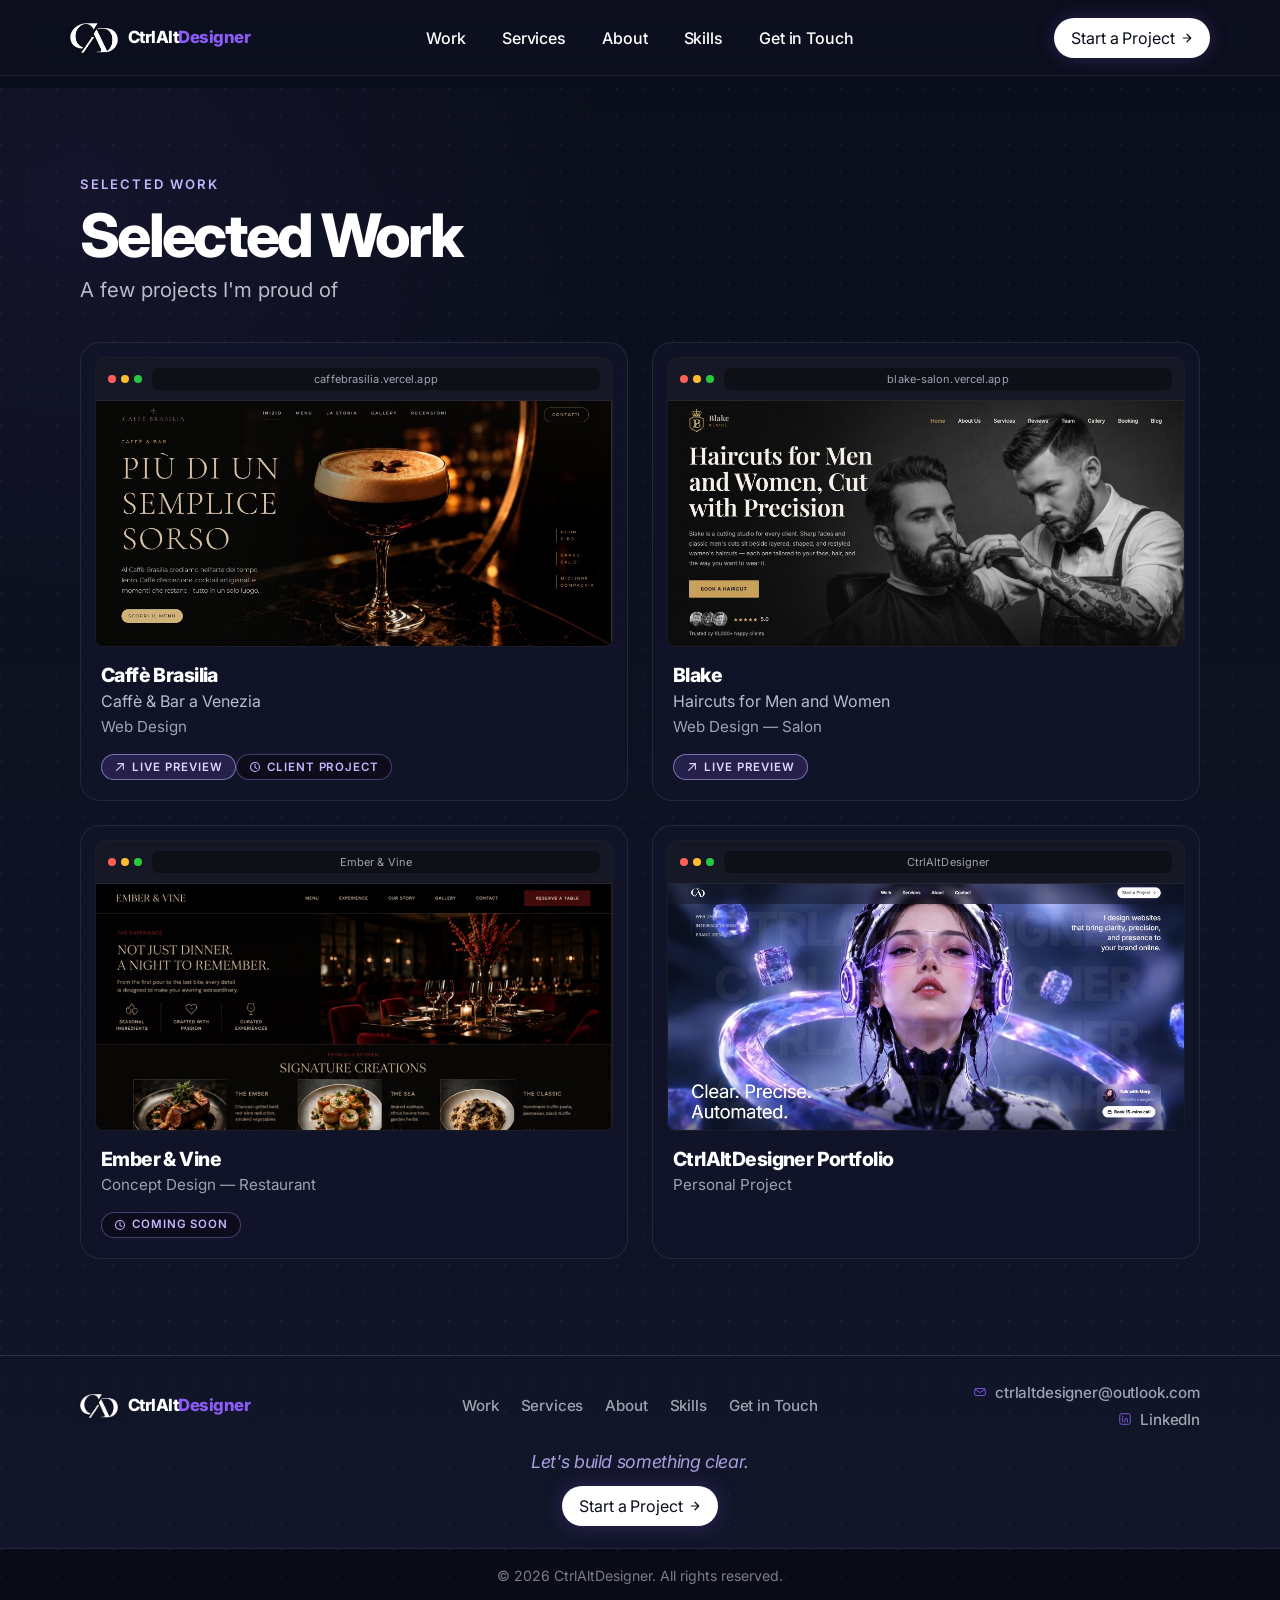
==== commit 0b386692: "Update copy for AI-assisted work, client vs concept, and a shorter About. Co-authored-by: Cursor <cu" ====
--- a/work.html
+++ b/work.html
@@ -82,6 +82,13 @@
                 </svg>
                 Live preview
               </span>
+              <span class="project-soon">
+                <svg viewBox="0 0 16 16" width="12" height="12" aria-hidden="true">
+                  <circle cx="8" cy="8" r="6" fill="none" stroke="currentColor" stroke-width="1.4"/>
+                  <path d="M8 4.5v4l2.4 1.6" fill="none" stroke="currentColor" stroke-width="1.4" stroke-linecap="round" stroke-linejoin="round"/>
+                </svg>
+                Client project
+              </span>
             </div>
           </div>
         </a>
@@ -126,32 +133,6 @@
             <div class="project-copy">
               <h3>Ember &amp; Vine</h3>
               <span class="project-cat">Concept Design — Restaurant</span>
-            </div>
-            <div class="project-soon-slot">
-              <span class="project-soon">
-                <svg viewBox="0 0 16 16" width="12" height="12" aria-hidden="true">
-                  <circle cx="8" cy="8" r="6" fill="none" stroke="currentColor" stroke-width="1.4"/>
-                  <path d="M8 4.5v4l2.4 1.6" fill="none" stroke="currentColor" stroke-width="1.4" stroke-linecap="round" stroke-linejoin="round"/>
-                </svg>
-                Coming soon
-              </span>
-            </div>
-          </div>
-        </article>
-        <article class="project-card project-card--soon">
-          <div class="browser-frame">
-            <div class="browser-chrome">
-              <span class="browser-dots" aria-hidden="true"><i></i><i></i><i></i></span>
-              <span class="browser-url">Claro Coffee</span>
-            </div>
-            <div class="browser-screen">
-              <img src="assets/project-claro.png" alt="Claro Coffee café concept design" />
-            </div>
-          </div>
-          <div class="project-card-meta">
-            <div class="project-copy">
-              <h3>Claro Coffee</h3>
-              <span class="project-cat">Concept Design — Café</span>
             </div>
             <div class="project-soon-slot">
               <span class="project-soon">
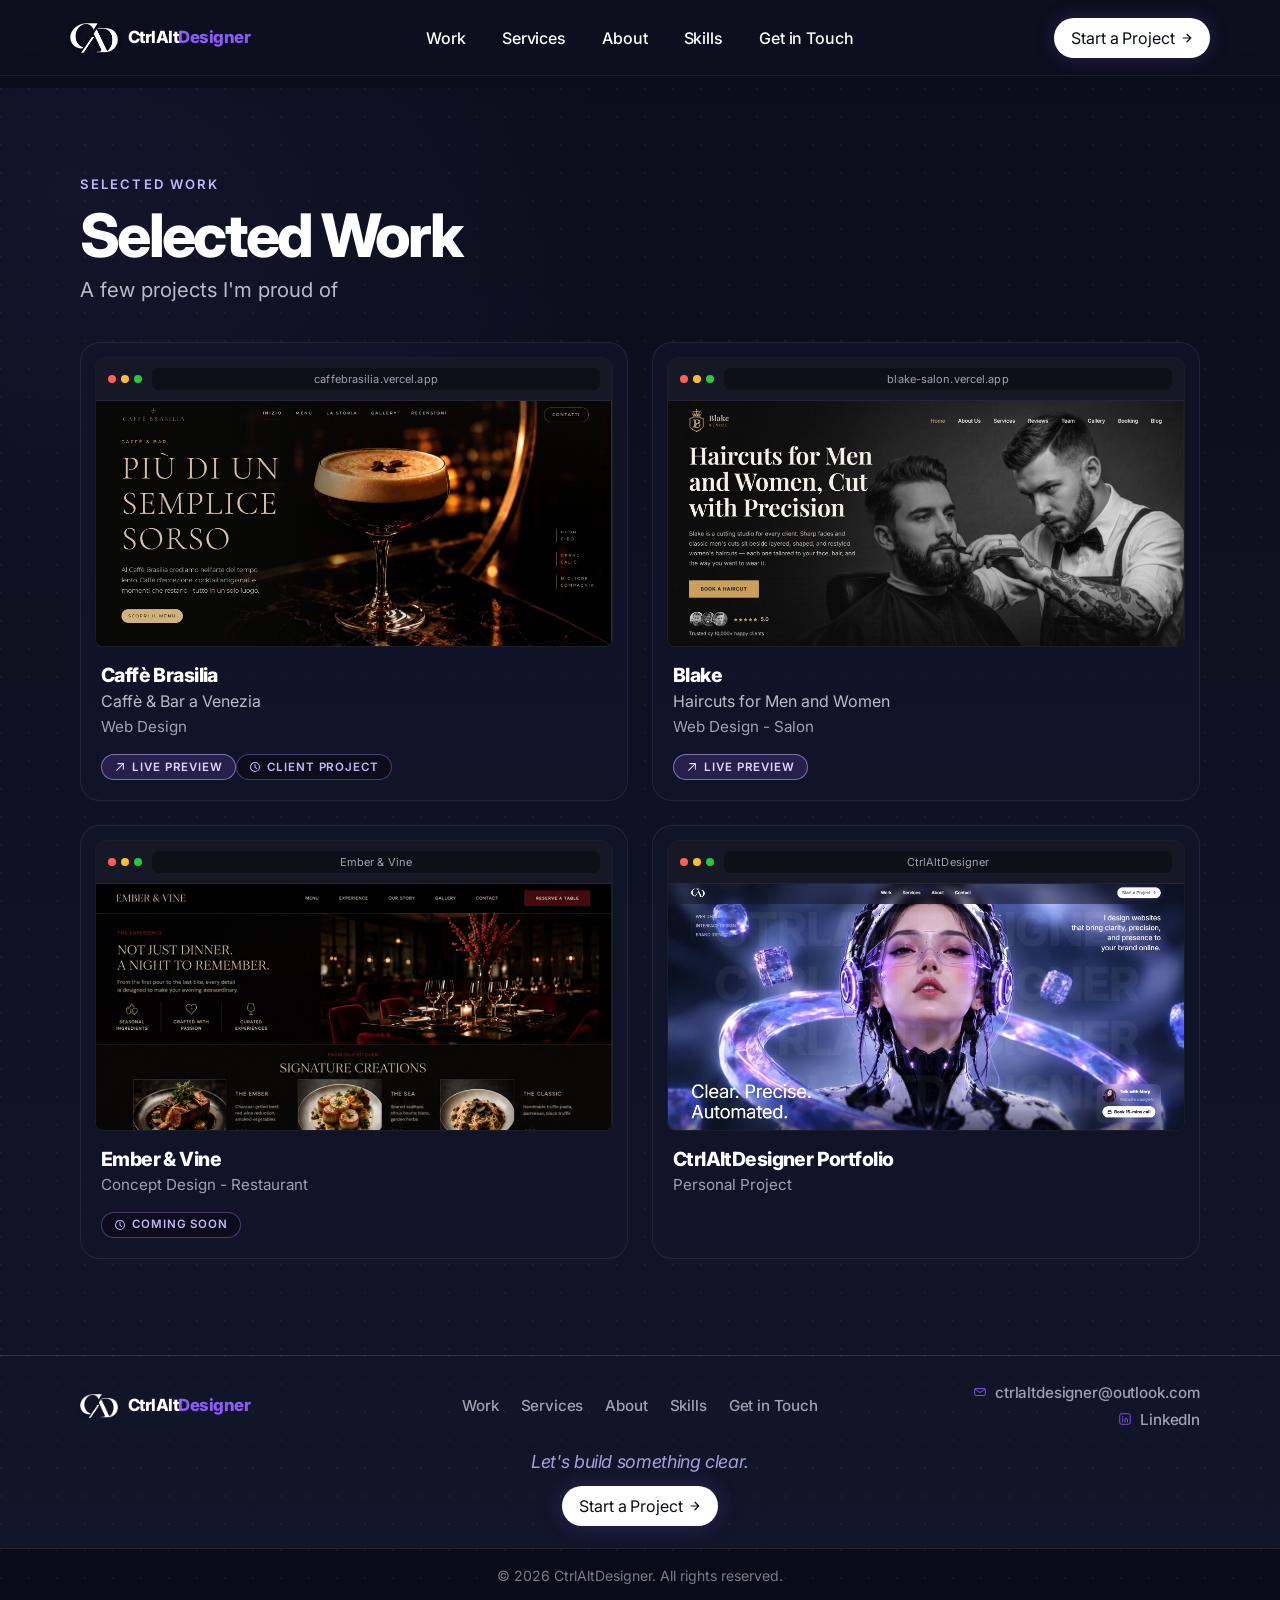
==== commit 1b1a492a: "Replace long dashes in copy and size the About image to the text. Co-authored-by: Cursor <cursoragen" ====
--- a/work.html
+++ b/work.html
@@ -3,7 +3,7 @@
 <head>
 <meta charset="UTF-8" />
 <meta name="viewport" content="width=device-width, initial-scale=1.0" />
-<title>Work — CtrlAltDesigner</title>
+<title>Work - CtrlAltDesigner</title>
 <link rel="preconnect" href="https://fonts.googleapis.com" />
 <link rel="preconnect" href="https://fonts.gstatic.com" crossorigin />
 <link href="https://fonts.googleapis.com/css2?family=Inter:ital,wght@0,400;0,500;0,600;0,700;0,800;1,800&display=swap" rel="stylesheet" />
@@ -106,7 +106,7 @@
             <div class="project-copy">
               <h3>Blake</h3>
               <p class="project-sub">Haircuts for Men and Women</p>
-              <span class="project-cat">Web Design — Salon</span>
+              <span class="project-cat">Web Design - Salon</span>
             </div>
             <div class="project-soon-slot">
               <span class="project-soon project-live">
@@ -132,7 +132,7 @@
           <div class="project-card-meta">
             <div class="project-copy">
               <h3>Ember &amp; Vine</h3>
-              <span class="project-cat">Concept Design — Restaurant</span>
+              <span class="project-cat">Concept Design - Restaurant</span>
             </div>
             <div class="project-soon-slot">
               <span class="project-soon">
--- a/style.css
+++ b/style.css
@@ -1444,12 +1444,13 @@
   justify-self: stretch;
   align-self: stretch;
   width: min(100%, 560px);
+  height: 100%;
   min-height: 0;
   overflow: visible;
   border-radius: 0;
   pointer-events: none;
   margin-left: -4%;
-  transform: scale(1.05);
+  transform-origin: top center;
 }
 
 .about-figure::before {
@@ -1475,13 +1476,12 @@
   margin: 0;
   border-radius: 0;
   object-fit: contain;
-  object-position: center center;
+  object-position: top center;
   align-items:center;
   -webkit-mask-image: none;
   mask-image: none;
   transform: scaleX(-1);
 }
-
 
 .process-head {
   max-width: 640px;
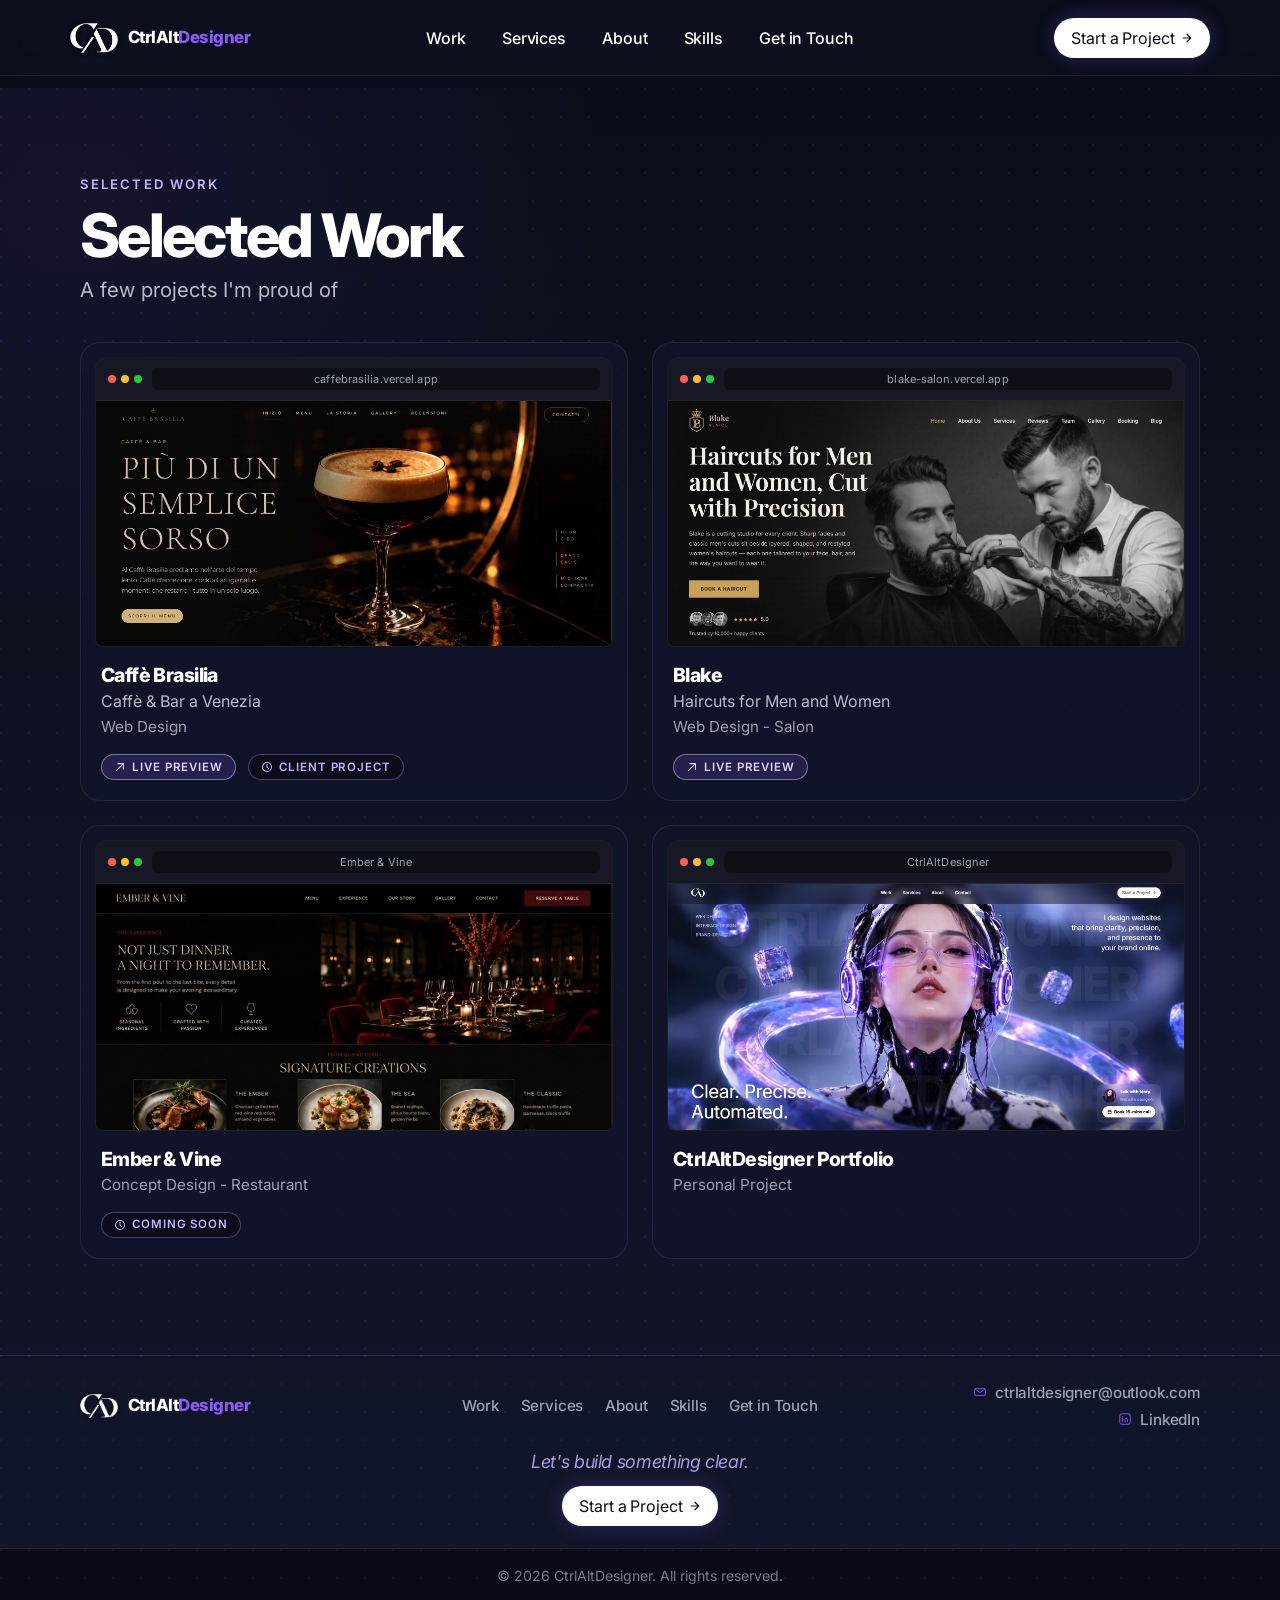
==== commit 3f6453ac: "Bust CSS cache so the badge gap shows on the live site. Co-authored-by: Cursor <cursoragent@cursor.c" ====
--- a/work.html
+++ b/work.html
@@ -7,7 +7,7 @@
 <link rel="preconnect" href="https://fonts.googleapis.com" />
 <link rel="preconnect" href="https://fonts.gstatic.com" crossorigin />
 <link href="https://fonts.googleapis.com/css2?family=Inter:ital,wght@0,400;0,500;0,600;0,700;0,800;1,800&display=swap" rel="stylesheet" />
-<link rel="stylesheet" href="style.css" />
+<link rel="stylesheet" href="style.css?v=2" />
 </head>
 <body>
 
--- a/style.css
+++ b/style.css
@@ -963,8 +963,13 @@
 .project-soon-slot {
   display: flex;
   align-items: center;
+  gap: 12px;
   min-height: 1.7rem;
   margin-top: 8px;
+}
+
+#work .project-soon-slot {
+  gap: 12px;
 }
 
 .project-card h3 {
